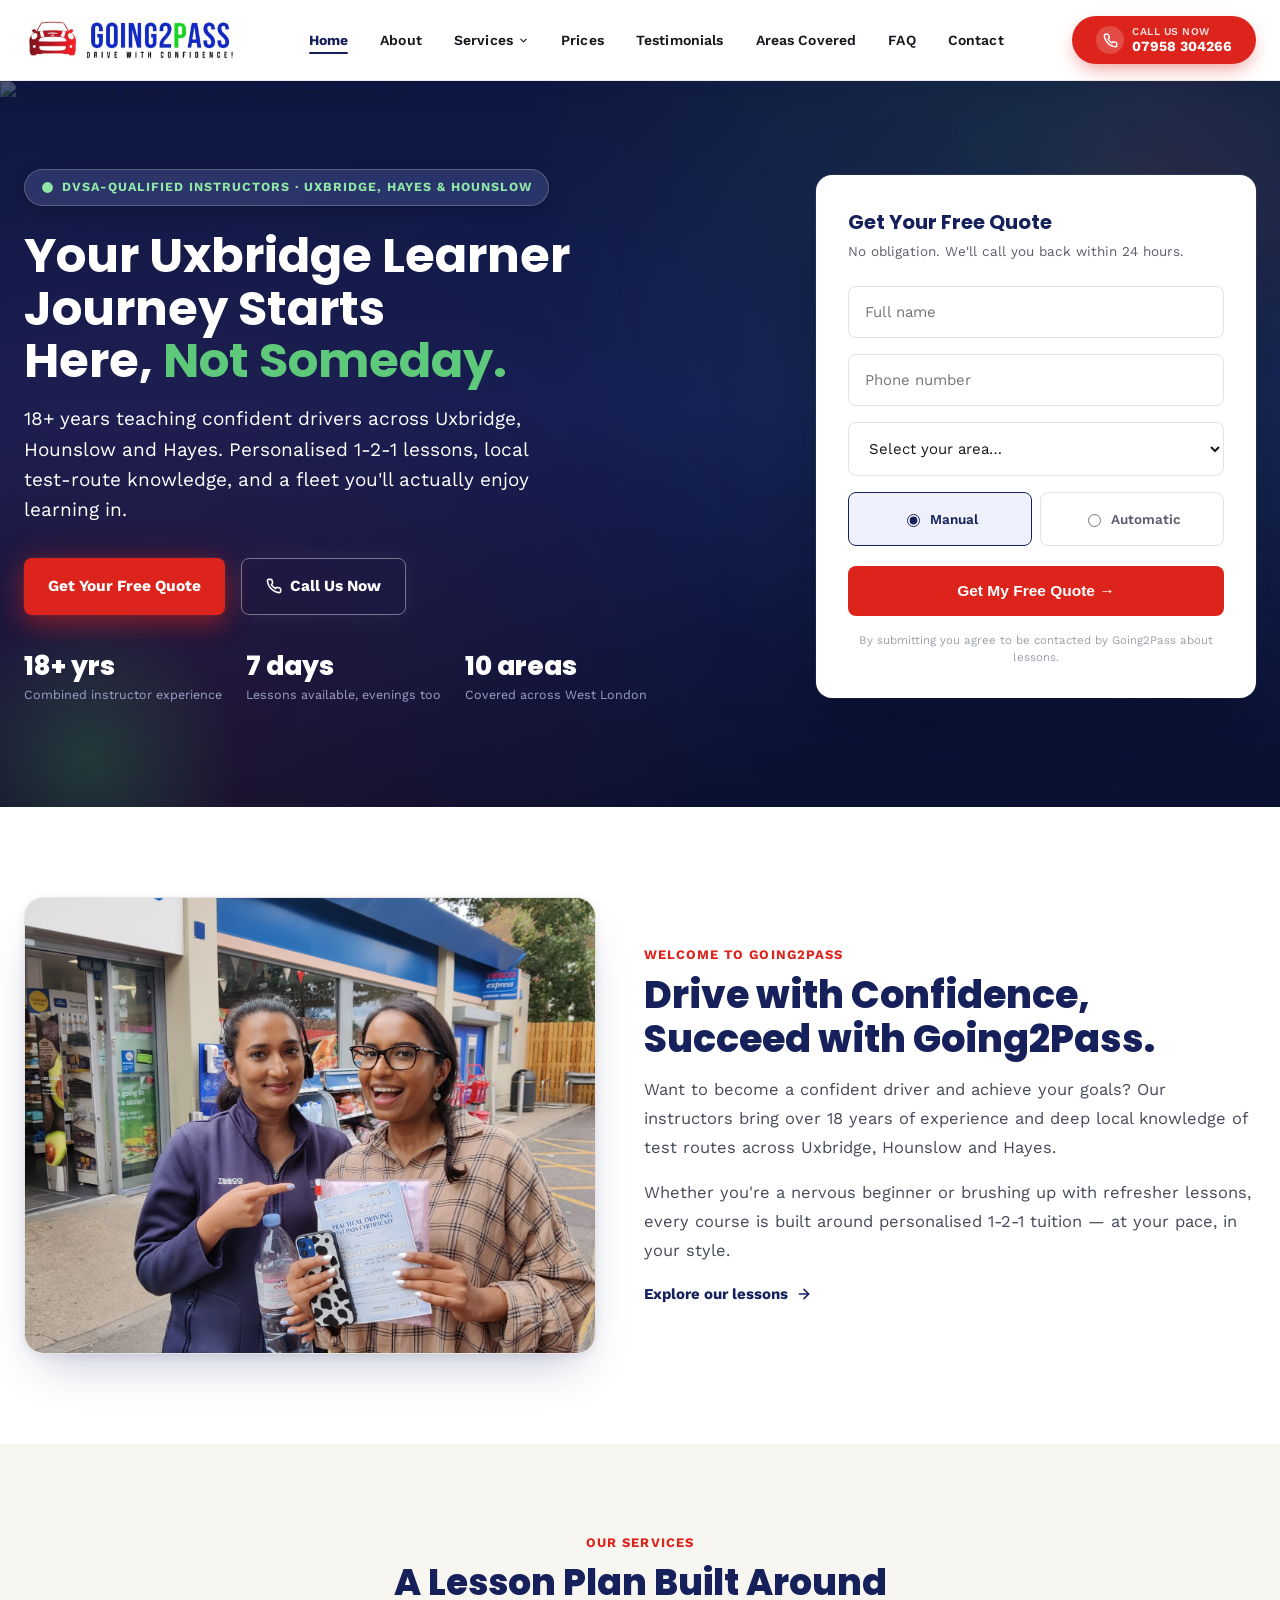
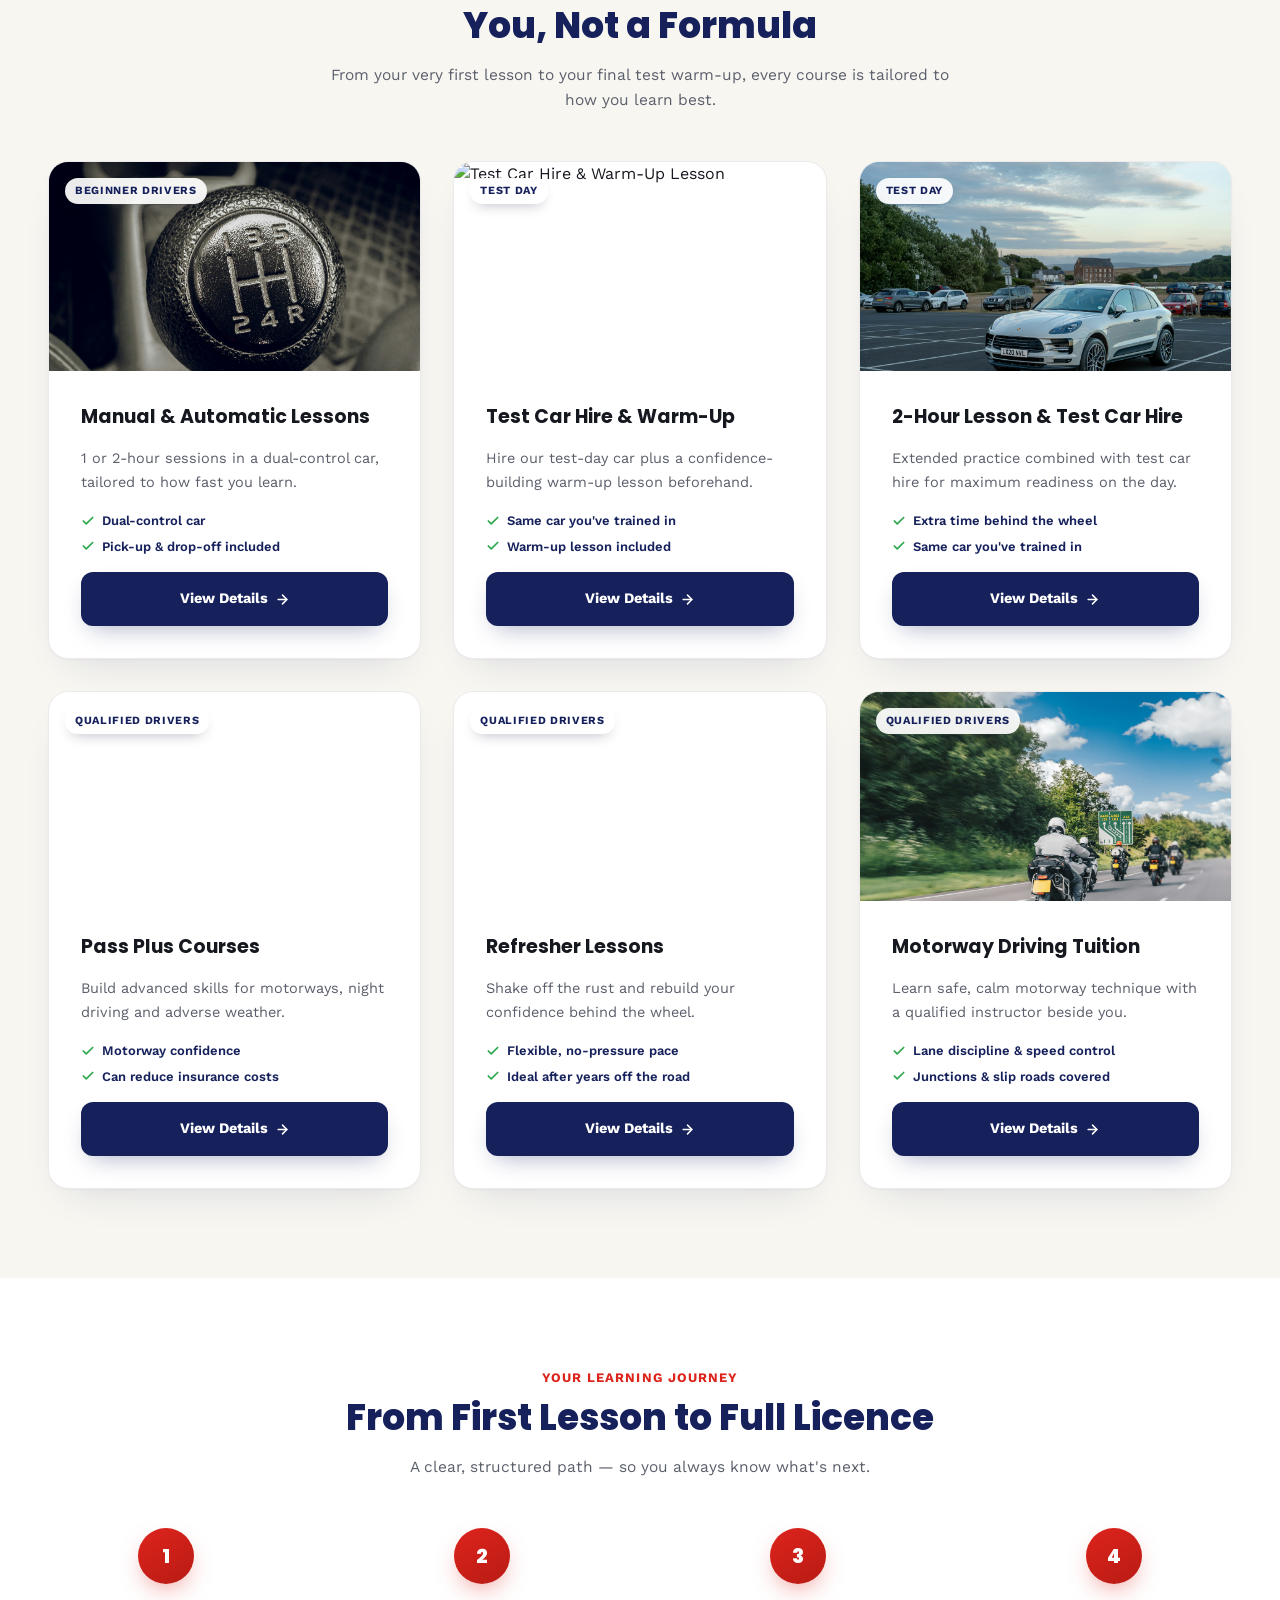
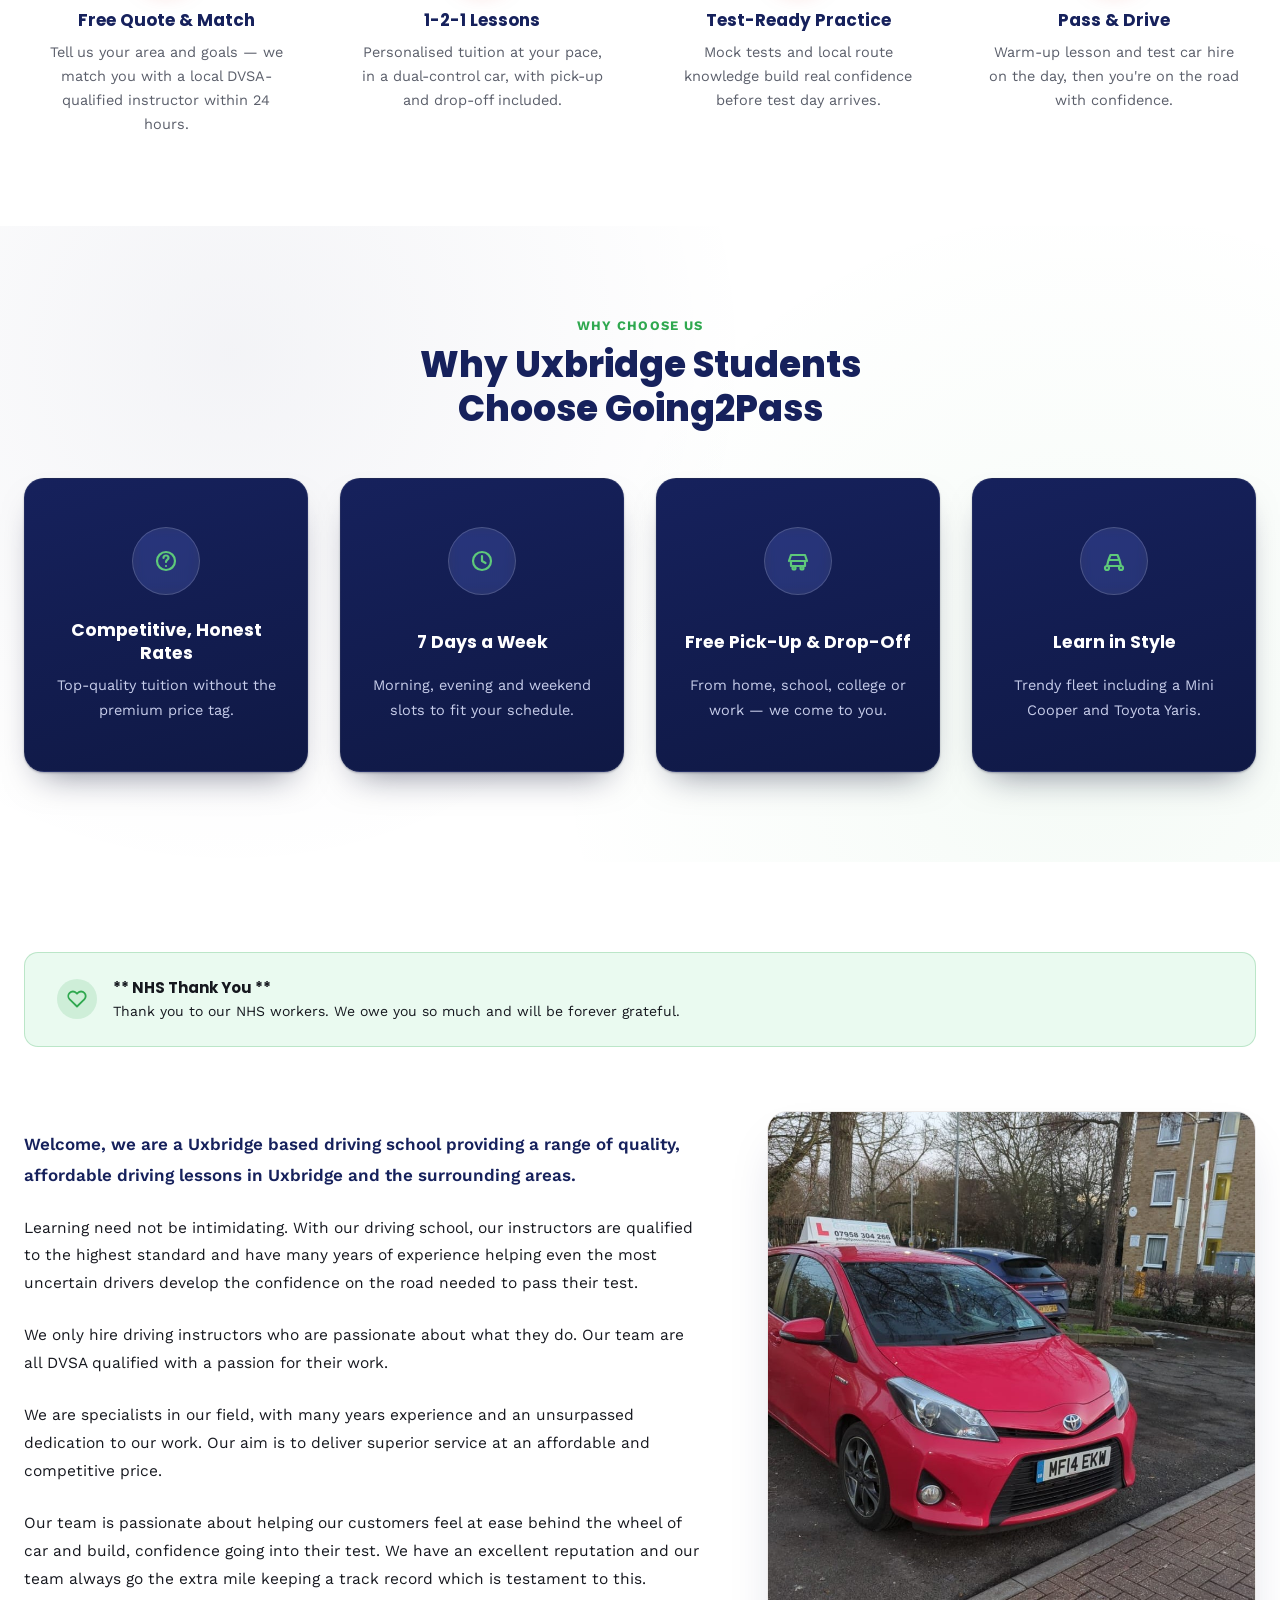
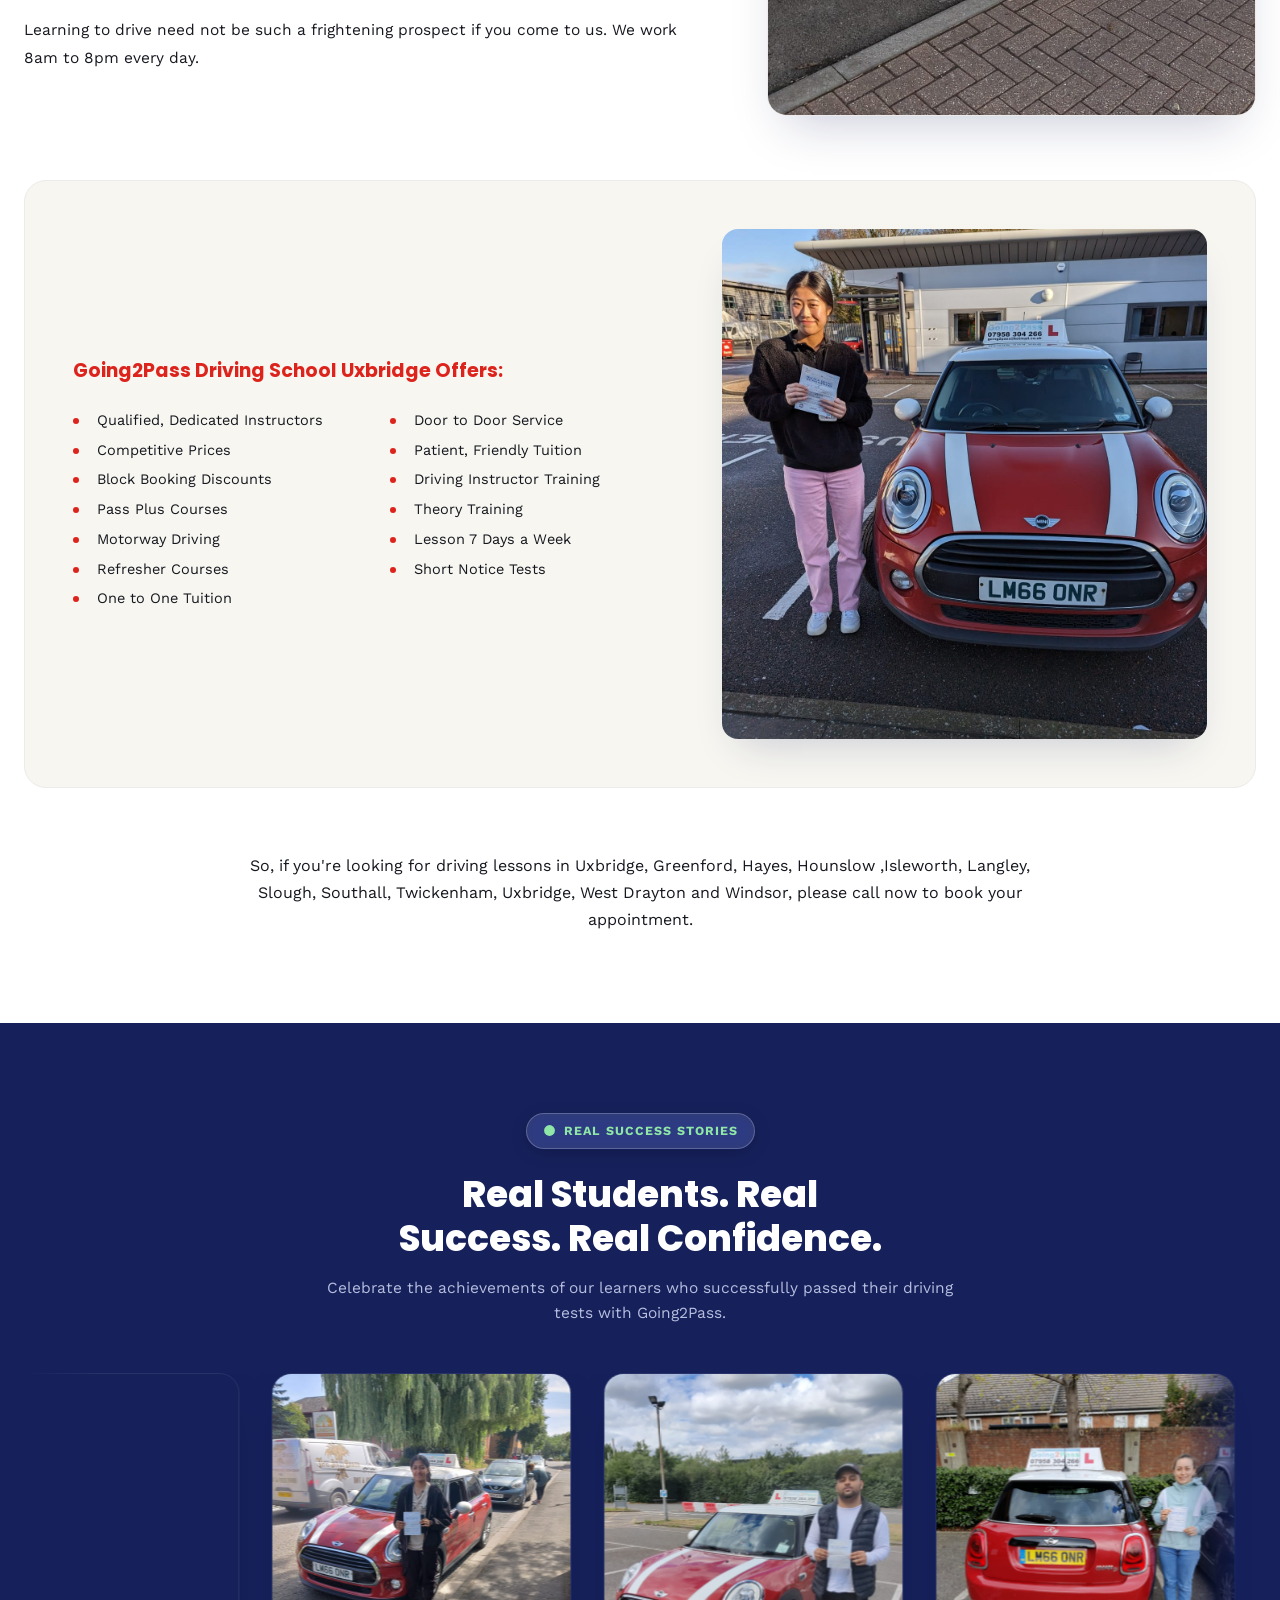
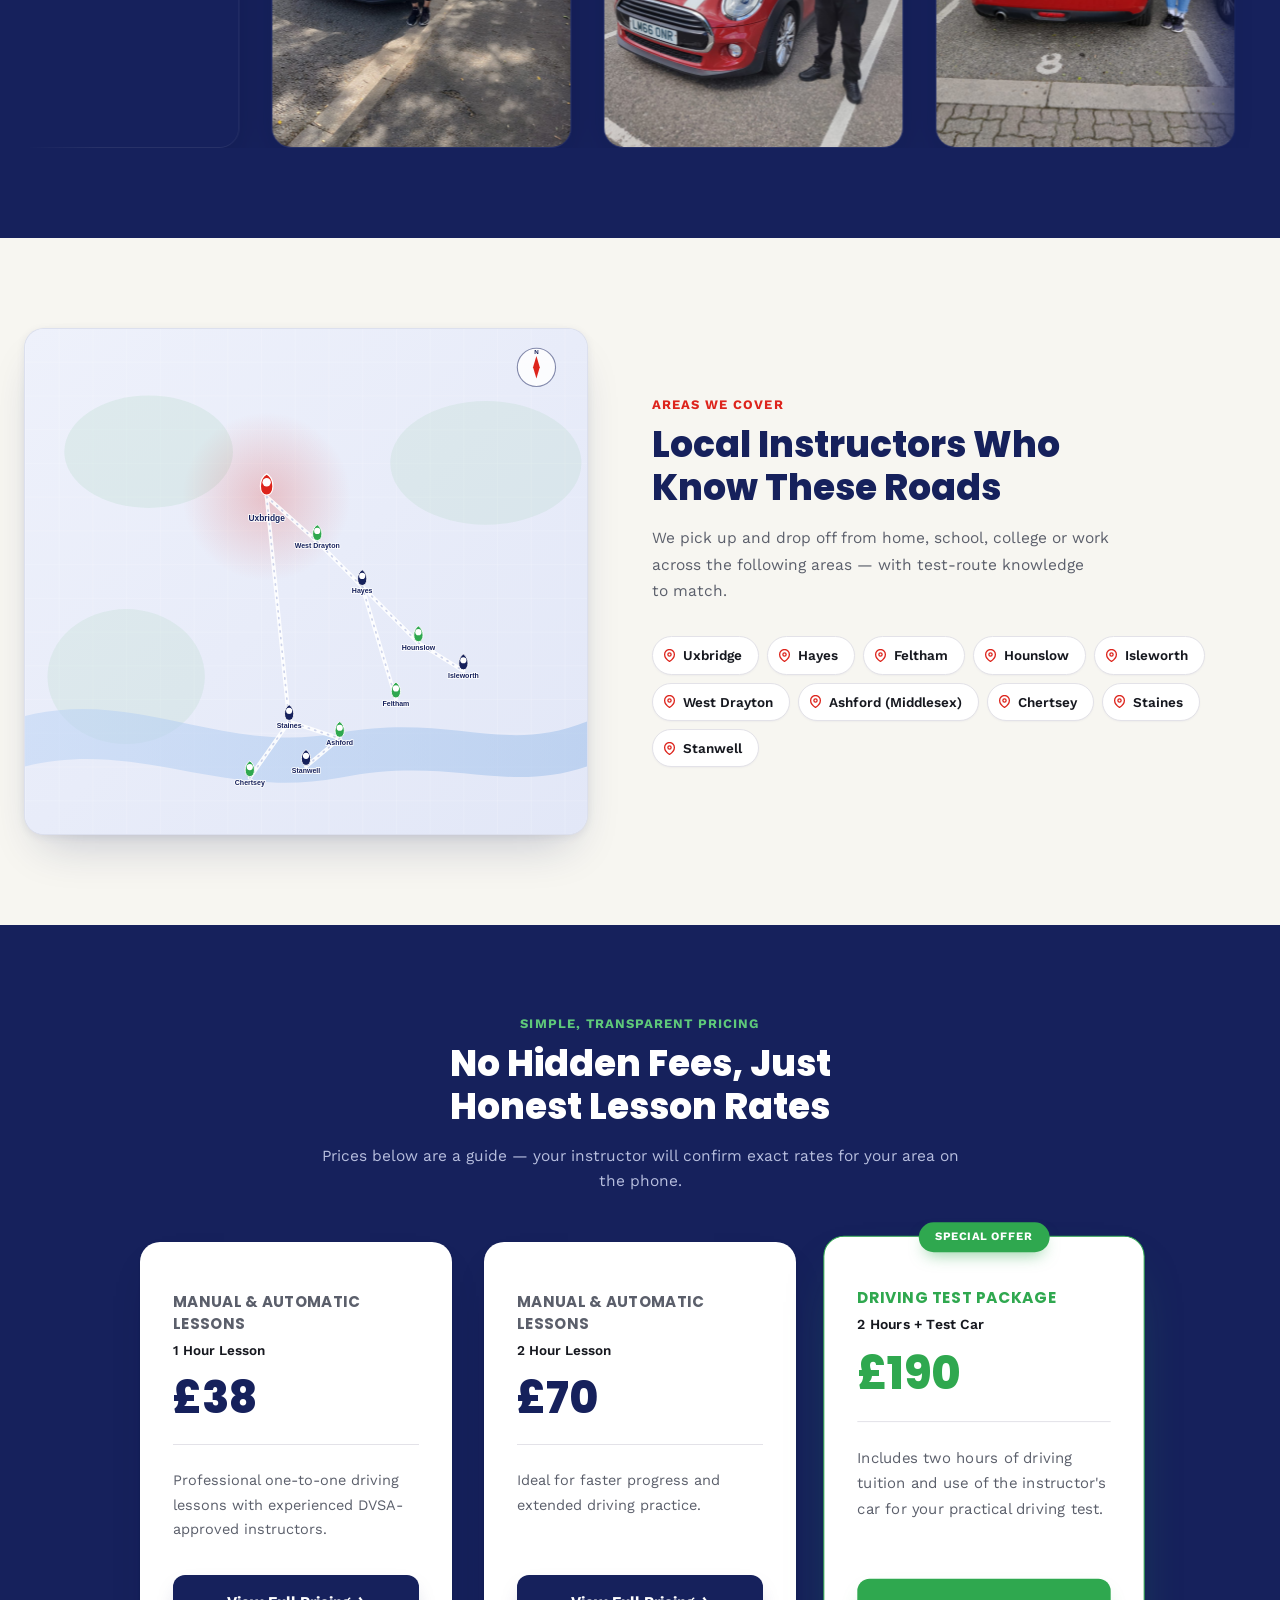
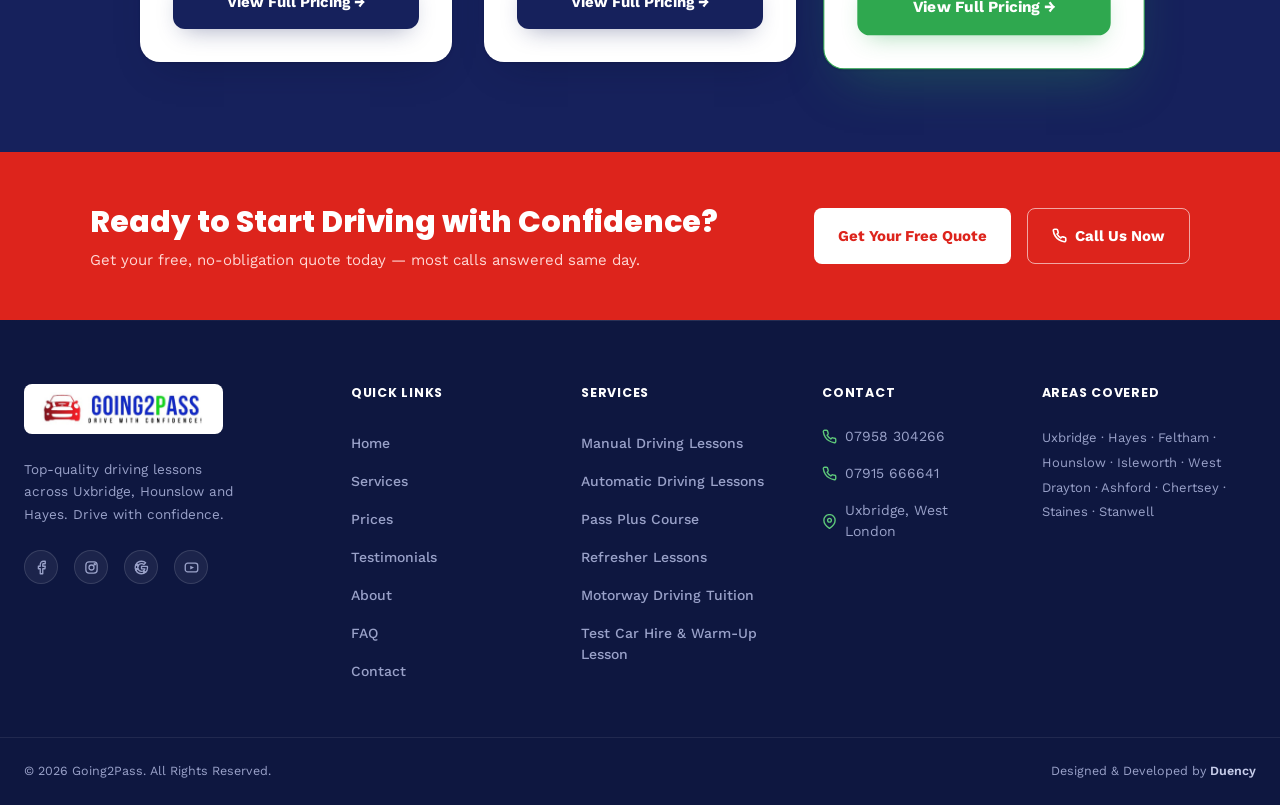
==== index.html @ 1d98a23e "Initial commit" ====
<!doctype html>
<html lang="en">
  <head>
    <meta charset="utf-8" />
    <meta name="viewport" content="width=device-width, initial-scale=1" />
    <title>
      Going2Pass — Driving Lessons in Uxbridge, Hayes &amp; Hounslow
    </title>
    <link rel="preconnect" href="https://fonts.googleapis.com" />
    <link
      href="https://fonts.googleapis.com/css2?family=Poppins:wght@500;600;700;800&family=Work+Sans:wght@400;500;600;700&display=swap"
      rel="stylesheet"
    />
    <link rel="stylesheet" href="assets/css/main.css" />
    <script src="assets/js/image-slot.js"></script>
  </head>
  <body>
    <!-- ============ NAV ============ -->
    <header class="site-header">
      <div class="nav-bar container">
        <a href="index.html" class="nav-brand" aria-label="Going2Pass — home">
          <img
            class="nav-logo"
            src="assets/images/logo/logo.jpg"
            alt="Going2Pass"
          />
        </a>
        <nav class="nav-links" aria-label="Primary">
          <a href="index.html" class="is-active">Home</a>
          <a href="about.html">About</a>
          <div class="nav-item">
            <a href="services.html" class="nav-item-trigger">
              Services
              <svg
                class="nav-chevron"
                width="11"
                height="11"
                viewBox="0 0 24 24"
                fill="none"
                stroke="currentColor"
                stroke-width="2.4"
                stroke-linecap="round"
                stroke-linejoin="round"
              >
                <polyline points="6 9 12 15 18 9" />
              </svg>
            </a>
            <div class="nav-dropdown">
              <a href="manual-driving-lessons.html"
                ><svg
                  width="17"
                  height="17"
                  viewBox="0 0 24 24"
                  fill="none"
                  stroke="currentColor"
                  stroke-width="2.1"
                  stroke-linecap="round"
                  stroke-linejoin="round"
                >
                  <circle cx="12" cy="12" r="8" />
                  <path d="M12 4v4M12 16v4M4 12h4M16 12h4" /></svg
                >Manual Driving Lessons</a
              >
              <a href="automatic-driving-lessons.html"
                ><svg
                  width="17"
                  height="17"
                  viewBox="0 0 24 24"
                  fill="none"
                  stroke="currentColor"
                  stroke-width="2.1"
                  stroke-linecap="round"
                  stroke-linejoin="round"
                >
                  <circle cx="12" cy="12" r="3" />
                  <path
                    d="M12 2v3M12 19v3M4.2 4.2l2.1 2.1M17.7 17.7l2.1 2.1M2 12h3M19 12h3M4.2 19.8l2.1-2.1M17.7 6.3l2.1-2.1"
                  /></svg
                >Automatic Driving Lessons</a
              >
              <a href="pass-plus-course.html"
                ><svg
                  width="17"
                  height="17"
                  viewBox="0 0 24 24"
                  fill="none"
                  stroke="currentColor"
                  stroke-width="2.1"
                  stroke-linecap="round"
                  stroke-linejoin="round"
                >
                  <path d="M9 11l3 3L22 4" />
                  <path
                    d="M21 12v7a2 2 0 0 1-2 2H5a2 2 0 0 1-2-2V5a2 2 0 0 1 2-2h11"
                  /></svg
                >Pass Plus Course</a
              >
              <a href="refresher-lessons.html"
                ><svg
                  width="17"
                  height="17"
                  viewBox="0 0 24 24"
                  fill="none"
                  stroke="currentColor"
                  stroke-width="2.1"
                  stroke-linecap="round"
                  stroke-linejoin="round"
                >
                  <path d="M3 12a9 9 0 1 0 3-6.7" />
                  <polyline points="3 4 3 9 8 9" /></svg
                >Refresher Lessons</a
              >
              <a href="motorway-driving-tuition.html"
                ><svg
                  width="17"
                  height="17"
                  viewBox="0 0 24 24"
                  fill="none"
                  stroke="currentColor"
                  stroke-width="2.1"
                  stroke-linecap="round"
                  stroke-linejoin="round"
                >
                  <path d="M4 19l4-14h8l4 14" />
                  <line x1="7" y1="11" x2="17" y2="11" /></svg
                >Motorway Driving Tuition</a
              >
              <a href="test-car-hire-warm-up.html"
                ><svg
                  width="17"
                  height="17"
                  viewBox="0 0 24 24"
                  fill="none"
                  stroke="currentColor"
                  stroke-width="2.1"
                  stroke-linecap="round"
                  stroke-linejoin="round"
                >
                  <path
                    d="M5 17h14M5 17a2 2 0 1 0 0 4 2 2 0 0 0 0-4zm14 0a2 2 0 1 0 0 4 2 2 0 0 0 0-4zM5 17l1.5-6h11L19 17M6.5 11l2-5h7l2 5"
                  /></svg
                >Test Car Hire &amp; Warm-Up Lesson</a
              >
            </div>
          </div>
          <a href="prices.html">Prices</a>
          <a href="testimonials.html">Testimonials</a>
          <a href="areas-covered.html">Areas Covered</a>
          <a href="faq.html">FAQ</a>
          <a href="contact.html">Contact</a>
        </nav>
        <a class="nav-call" href="tel:07958304266">
          <span class="nav-call-icon">
            <svg
              width="15"
              height="15"
              viewBox="0 0 24 24"
              fill="none"
              stroke="#fff"
              stroke-width="2.4"
              stroke-linecap="round"
              stroke-linejoin="round"
            >
              <path
                d="M22 16.92v3a2 2 0 0 1-2.18 2 19.79 19.79 0 0 1-8.63-3.07 19.5 19.5 0 0 1-6-6 19.79 19.79 0 0 1-3.07-8.67A2 2 0 0 1 4.11 2h3a2 2 0 0 1 2 1.72c.127.96.362 1.903.7 2.81a2 2 0 0 1-.45 2.11L8.09 9.91a16 16 0 0 0 6 6l1.27-1.27a2 2 0 0 1 2.11-.45c.907.338 1.85.573 2.81.7A2 2 0 0 1 22 16.92z"
              />
            </svg>
          </span>
          <span class="nav-call-text">
            <small>Call us now</small>
            07958 304266
          </span>
        </a>
        <button
          class="nav-burger"
          type="button"
          aria-label="Toggle menu"
          aria-expanded="false"
        >
          <svg
            width="24"
            height="24"
            viewBox="0 0 24 24"
            fill="none"
            stroke="#16215c"
            stroke-width="2.3"
            stroke-linecap="round"
          >
            <line x1="3" y1="6" x2="21" y2="6" />
            <line x1="3" y1="12" x2="21" y2="12" />
            <line x1="3" y1="18" x2="21" y2="18" />
          </svg>
        </button>
      </div>
      <nav class="nav-mobile-menu" aria-label="Mobile">
        <a href="index.html" class="is-active">Home</a>
        <a href="about.html">About</a>
        <div class="nav-mobile-item">
          <div class="nav-mobile-row">
            <a href="services.html">Services</a>
            <button
              class="nav-mobile-toggle"
              type="button"
              aria-expanded="false"
              aria-label="Toggle Services submenu"
            >
              <svg
                class="nav-chevron"
                width="13"
                height="13"
                viewBox="0 0 24 24"
                fill="none"
                stroke="currentColor"
                stroke-width="2.4"
                stroke-linecap="round"
                stroke-linejoin="round"
              >
                <polyline points="6 9 12 15 18 9" />
              </svg>
            </button>
          </div>
          <div class="nav-mobile-submenu">
            <a href="manual-driving-lessons.html">Manual Driving Lessons</a>
            <a href="automatic-driving-lessons.html"
              >Automatic Driving Lessons</a
            >
            <a href="pass-plus-course.html">Pass Plus Course</a>
            <a href="refresher-lessons.html">Refresher Lessons</a>
            <a href="motorway-driving-tuition.html">Motorway Driving Tuition</a>
            <a href="test-car-hire-warm-up.html"
              >Test Car Hire &amp; Warm-Up Lesson</a
            >
          </div>
        </div>
        <a href="prices.html">Prices</a>
        <a href="testimonials.html">Testimonials</a>
        <a href="areas-covered.html">Areas Covered</a>
        <a href="faq.html">FAQ</a>
        <a href="contact.html">Contact</a>
        <a class="nav-mobile-call" href="tel:07958304266">
          <svg
            width="15"
            height="15"
            viewBox="0 0 24 24"
            fill="none"
            stroke="#fff"
            stroke-width="2.4"
            stroke-linecap="round"
            stroke-linejoin="round"
          >
            <path
              d="M22 16.92v3a2 2 0 0 1-2.18 2 19.79 19.79 0 0 1-8.63-3.07 19.5 19.5 0 0 1-6-6 19.79 19.79 0 0 1-3.07-8.67A2 2 0 0 1 4.11 2h3a2 2 0 0 1 2 1.72c.127.96.362 1.903.7 2.81a2 2 0 0 1-.45 2.11L8.09 9.91a16 16 0 0 0 6 6l1.27-1.27a2 2 0 0 1 2.11-.45c.907.338 1.85.573 2.81.7A2 2 0 0 1 22 16.92z"
            />
          </svg>
          Call 07958 304266
        </a>
      </nav>
    </header>

    <!-- ============ HERO + LEAD FORM ============ -->
    <section class="hero">
      <img
        class="hero-bg-image"
        src="https://images.pexels.com/photos/9392269/pexels-photo-9392269.jpeg?auto=compress&cs=tinysrgb&w=1920"
        alt="Busy London street with traffic and red buses, UK"
        loading="eager"
      />
      <div class="hero-overlay"></div>
      <div class="hero-inner">
        <div class="hero-copy">
          <div class="hero-badge">
            <svg width="13" height="13" viewBox="0 0 24 24" fill="#8fe6a6">
              <circle cx="12" cy="12" r="10" />
            </svg>
            DVSA-QUALIFIED INSTRUCTORS &middot; UXBRIDGE, HAYES &amp; HOUNSLOW
          </div>
          <h1 class="hero-title">
            Your Uxbridge Learner Journey Starts Here, <span>Not Someday.</span>
          </h1>
          <p class="hero-sub">
            18+ years teaching confident drivers across Uxbridge, Hounslow and
            Hayes. Personalised 1-2-1 lessons, local test-route knowledge, and a
            fleet you'll actually enjoy learning in.
          </p>
          <div class="hero-actions">
            <a class="btn btn-primary" href="#lead-form">Get Your Free Quote</a>
            <a class="btn btn-outline" href="tel:07958304266">
              <svg
                width="16"
                height="16"
                viewBox="0 0 24 24"
                fill="none"
                stroke="#fff"
                stroke-width="2.4"
                stroke-linecap="round"
                stroke-linejoin="round"
              >
                <path
                  d="M22 16.92v3a2 2 0 0 1-2.18 2 19.79 19.79 0 0 1-8.63-3.07 19.5 19.5 0 0 1-6-6 19.79 19.79 0 0 1-3.07-8.67A2 2 0 0 1 4.11 2h3a2 2 0 0 1 2 1.72c.127.96.362 1.903.7 2.81a2 2 0 0 1-.45 2.11L8.09 9.91a16 16 0 0 0 6 6l1.27-1.27a2 2 0 0 1 2.11-.45c.907.338 1.85.573 2.81.7A2 2 0 0 1 22 16.92z"
                />
              </svg>
              Call Us Now
            </a>
          </div>
          <div class="hero-stats">
            <div>
              <div class="hero-stat-num">18+ yrs</div>
              <div class="hero-stat-label">Combined instructor experience</div>
            </div>
            <div>
              <div class="hero-stat-num">7 days</div>
              <div class="hero-stat-label">Lessons available, evenings too</div>
            </div>
            <div>
              <div class="hero-stat-num">10 areas</div>
              <div class="hero-stat-label">Covered across West London</div>
            </div>
          </div>
        </div>

        <div id="lead-form" class="lead-form-card">
          <div class="lead-form-success">
            <div class="success-icon-wrap">
              <svg
                width="26"
                height="26"
                viewBox="0 0 24 24"
                fill="none"
                stroke="#2fa84f"
                stroke-width="3"
                stroke-linecap="round"
                stroke-linejoin="round"
              >
                <polyline points="20 6 9 17 4 12" />
              </svg>
            </div>
            <div class="lead-form-success-title">
              Thanks &mdash; request received!
            </div>
            <div class="lead-form-success-text">
              One of our instructors will call you back within 24 hours with
              your free, no-obligation quote.
            </div>
          </div>

          <h2 class="lead-form-title">Get Your Free Quote</h2>
          <p class="lead-form-note">
            No obligation. We'll call you back within 24 hours.
          </p>
          <form class="lead-form">
            <input type="text" required placeholder="Full name" name="name" />
            <input
              type="tel"
              required
              placeholder="Phone number"
              name="phone"
            />
            <select required name="area">
              <option value="">Select your area&hellip;</option>
              <option value="Uxbridge">Uxbridge</option>
              <option value="Hayes">Hayes</option>
              <option value="Feltham">Feltham</option>
              <option value="Hounslow">Hounslow</option>
              <option value="Isleworth">Isleworth</option>
              <option value="West Drayton">West Drayton</option>
              <option value="Ashford (Middlesex)">Ashford (Middlesex)</option>
              <option value="Chertsey">Chertsey</option>
              <option value="Staines">Staines</option>
              <option value="Stanwell">Stanwell</option>
            </select>
            <div class="transmission-row">
              <label class="transmission-option is-active">
                <input
                  type="radio"
                  name="transmission"
                  value="manual"
                  checked
                />
                Manual
              </label>
              <label class="transmission-option">
                <input type="radio" name="transmission" value="automatic" />
                Automatic
              </label>
            </div>
            <button class="lead-form-submit" type="submit">
              Get My Free Quote &rarr;
            </button>
            <div class="lead-form-legal">
              By submitting you agree to be contacted by Going2Pass about
              lessons.
            </div>
          </form>
        </div>
      </div>
    </section>

    <!-- ============ TRUST STATS ============ -->
    <!-- <section class="stats-band">
  <div class="stats-grid">
    <div><div class="stat-num">18+</div><div class="stat-label">Years Experience</div></div>
    <div><div class="stat-num">2,000+</div><div class="stat-label">Students Trained</div></div>
    <div><div class="stat-num">94%</div><div class="stat-label">First-Time Pass Rate*</div></div>
    <div><div class="stat-num">10</div><div class="stat-label">Areas Covered</div></div>
  </div>
</section> -->

    <!-- ============ WELCOME ============ -->
    <section id="welcome" class="welcome">
      <div class="welcome-media">
        <!-- Swap this src for a real licensed photo (instructor teaching a
         learner inside a modern dual-control car, UK driving school style)
         when available — no other markup/CSS changes needed. -->
        <!-- <image-slot id="welcome-media-index" class="welcome-media-image" shape="rect" placeholder="UK instructor teaching a learner inside a right-hand-drive dual-control car"></image-slot> -->
        <img
          src="assets/images/client/img23.jpeg"
          alt="Driving instructor teaching a learner in a dual-control car"
          class="welcome-media-image"
          loading="lazy"
        />
      </div>
      <div class="welcome-copy">
        <div class="eyebrow eyebrow-red">WELCOME TO GOING2PASS</div>
        <h2 class="welcome-title">
          Drive with Confidence, Succeed with Going2Pass.
        </h2>
        <p>
          Want to become a confident driver and achieve your goals? Our
          instructors bring over 18 years of experience and deep local knowledge
          of test routes across Uxbridge, Hounslow and Hayes.
        </p>
        <p>
          Whether you're a nervous beginner or brushing up with refresher
          lessons, every course is built around personalised 1-2-1 tuition
          &mdash; at your pace, in your style.
        </p>
        <a class="welcome-link" href="#services">
          Explore our lessons
          <svg
            width="16"
            height="16"
            viewBox="0 0 24 24"
            fill="none"
            stroke="#16215c"
            stroke-width="2.4"
            stroke-linecap="round"
            stroke-linejoin="round"
          >
            <line x1="5" y1="12" x2="19" y2="12" />
            <polyline points="12 5 19 12 12 19" />
          </svg>
        </a>
      </div>
    </section>

    <!-- ============ SERVICES ============ -->
    <section id="services" class="section section-cream">
      <div class="container">
        <div class="section-intro">
          <div class="eyebrow eyebrow-red">OUR SERVICES</div>
          <h2 class="section-title">
            A Lesson Plan Built Around You, Not a Formula
          </h2>
          <p>
            From your very first lesson to your final test warm-up, every course
            is tailored to how you learn best.
          </p>
        </div>
        <div class="service-image-grid">
          <article class="service-image-card">
            <div class="service-image-media">
              <!-- <image-slot id="home-svc-manual-auto" shape="rect" placeholder="UK learner driver in a manual right-hand-drive car with instructor, residential road"></image-slot> -->

              <img
                id="home-svc-manual-auto"
                class="service-card-image"
                src="assets/images/client/Manual & Automatic Lessons.jpg "
                alt="Manual & Automatic Driving Lessons"
                loading="lazy"
              />
              <div class="service-image-group">Beginner Drivers</div>
            </div>
            <div class="service-image-body">
              <h3 class="service-image-title">
                Manual &amp; Automatic Lessons
              </h3>
              <p class="service-image-desc">
                1 or 2-hour sessions in a dual-control car, tailored to how fast
                you learn.
              </p>
              <ul class="service-image-features">
                <li>
                  <svg
                    width="14"
                    height="14"
                    viewBox="0 0 24 24"
                    fill="none"
                    stroke="currentColor"
                    stroke-width="3"
                    stroke-linecap="round"
                    stroke-linejoin="round"
                  >
                    <polyline points="20 6 9 17 4 12" /></svg
                  >Dual-control car
                </li>
                <li>
                  <svg
                    width="14"
                    height="14"
                    viewBox="0 0 24 24"
                    fill="none"
                    stroke="currentColor"
                    stroke-width="3"
                    stroke-linecap="round"
                    stroke-linejoin="round"
                  >
                    <polyline points="20 6 9 17 4 12" /></svg
                  >Pick-up &amp; drop-off included
                </li>
              </ul>
              <a class="service-image-btn" href="manual-driving-lessons.html"
                >View Details<svg
                  width="15"
                  height="15"
                  viewBox="0 0 24 24"
                  fill="none"
                  stroke="currentColor"
                  stroke-width="2.4"
                  stroke-linecap="round"
                  stroke-linejoin="round"
                >
                  <line x1="5" y1="12" x2="19" y2="12" />
                  <polyline points="12 5 19 12 12 19" /></svg
              ></a>
            </div>
          </article>

          <article class="service-image-card">
            <div class="service-image-media">
              <img
                id="home-svc-testcar"
                class="service-card-image"
                src="assets/images/client/Test Car Hire & Warm-Up.jpg"
                alt="Test Car Hire & Warm-Up Lesson"
                loading="lazy"
                decoding="async"
              />
              <div class="service-image-group">Test Day</div>
            </div>
            <div class="service-image-body">
              <h3 class="service-image-title">Test Car Hire &amp; Warm-Up</h3>
              <p class="service-image-desc">
                Hire our test-day car plus a confidence-building warm-up lesson
                beforehand.
              </p>
              <ul class="service-image-features">
                <li>
                  <svg
                    width="14"
                    height="14"
                    viewBox="0 0 24 24"
                    fill="none"
                    stroke="currentColor"
                    stroke-width="3"
                    stroke-linecap="round"
                    stroke-linejoin="round"
                  >
                    <polyline points="20 6 9 17 4 12" /></svg
                  >Same car you've trained in
                </li>
                <li>
                  <svg
                    width="14"
                    height="14"
                    viewBox="0 0 24 24"
                    fill="none"
                    stroke="currentColor"
                    stroke-width="3"
                    stroke-linecap="round"
                    stroke-linejoin="round"
                  >
                    <polyline points="20 6 9 17 4 12" /></svg
                  >Warm-up lesson included
                </li>
              </ul>
              <a class="service-image-btn" href="test-car-hire-warm-up.html"
                >View Details<svg
                  width="15"
                  height="15"
                  viewBox="0 0 24 24"
                  fill="none"
                  stroke="currentColor"
                  stroke-width="2.4"
                  stroke-linecap="round"
                  stroke-linejoin="round"
                >
                  <line x1="5" y1="12" x2="19" y2="12" />
                  <polyline points="12 5 19 12 12 19" /></svg
              ></a>
            </div>
          </article>

          <article class="service-image-card">
            <div class="service-image-media">
              <img
                id="home-svc-2hr-testcar"
                class="service-card-image"
                src="assets/images/client/2-Hour Lesson & Test Car Hire.jpg"
                alt="2-Hour Lesson & Test Car Hire"
                loading="lazy"
                decoding="async"
              />
              <div class="service-image-group">Test Day</div>
            </div>
            <div class="service-image-body">
              <h3 class="service-image-title">
                2-Hour Lesson &amp; Test Car Hire
              </h3>
              <p class="service-image-desc">
                Extended practice combined with test car hire for maximum
                readiness on the day.
              </p>
              <ul class="service-image-features">
                <li>
                  <svg
                    width="14"
                    height="14"
                    viewBox="0 0 24 24"
                    fill="none"
                    stroke="currentColor"
                    stroke-width="3"
                    stroke-linecap="round"
                    stroke-linejoin="round"
                  >
                    <polyline points="20 6 9 17 4 12" /></svg
                  >Extra time behind the wheel
                </li>
                <li>
                  <svg
                    width="14"
                    height="14"
                    viewBox="0 0 24 24"
                    fill="none"
                    stroke="currentColor"
                    stroke-width="3"
                    stroke-linecap="round"
                    stroke-linejoin="round"
                  >
                    <polyline points="20 6 9 17 4 12" /></svg
                  >Same car you've trained in
                </li>
              </ul>
              <a class="service-image-btn" href="test-car-hire-warm-up.html"
                >View Details<svg
                  width="15"
                  height="15"
                  viewBox="0 0 24 24"
                  fill="none"
                  stroke="currentColor"
                  stroke-width="2.4"
                  stroke-linecap="round"
                  stroke-linejoin="round"
                >
                  <line x1="5" y1="12" x2="19" y2="12" />
                  <polyline points="12 5 19 12 12 19" /></svg
              ></a>
            </div>
          </article>

          <article class="service-image-card">
            <div class="service-image-media">
              <img
    id="home-svc-passplus"
    class="service-card-image"
    src="assets/images/client/Pass Plus Courses uk car.jpg"
    alt="Pass Plus Courses"
    loading="lazy"
    decoding="async"
/>
              <div class="service-image-group">Qualified Drivers</div>
            </div>
            <div class="service-image-body">
              <h3 class="service-image-title">Pass Plus Courses</h3>
              <p class="service-image-desc">
                Build advanced skills for motorways, night driving and adverse
                weather.
              </p>
              <ul class="service-image-features">
                <li>
                  <svg
                    width="14"
                    height="14"
                    viewBox="0 0 24 24"
                    fill="none"
                    stroke="currentColor"
                    stroke-width="3"
                    stroke-linecap="round"
                    stroke-linejoin="round"
                  >
                    <polyline points="20 6 9 17 4 12" /></svg
                  >Motorway confidence
                </li>
                <li>
                  <svg
                    width="14"
                    height="14"
                    viewBox="0 0 24 24"
                    fill="none"
                    stroke="currentColor"
                    stroke-width="3"
                    stroke-linecap="round"
                    stroke-linejoin="round"
                  >
                    <polyline points="20 6 9 17 4 12" /></svg
                  >Can reduce insurance costs
                </li>
              </ul>
              <a class="service-image-btn" href="pass-plus-course.html"
                >View Details<svg
                  width="15"
                  height="15"
                  viewBox="0 0 24 24"
                  fill="none"
                  stroke="currentColor"
                  stroke-width="2.4"
                  stroke-linecap="round"
                  stroke-linejoin="round"
                >
                  <line x1="5" y1="12" x2="19" y2="12" />
                  <polyline points="12 5 19 12 12 19" /></svg
              ></a>
            </div>
          </article>

          <article class="service-image-card">
            <div class="service-image-media">
              <img
    id="home-svc-refresher"
    class="service-card-image"
    src="assets/images/client/1429.jpg"
    alt="Refresher Driving Lessons"
    loading="lazy"
    decoding="async"
/>
              <div class="service-image-group">Qualified Drivers</div>
            </div>
            <div class="service-image-body">
              <h3 class="service-image-title">Refresher Lessons</h3>
              <p class="service-image-desc">
                Shake off the rust and rebuild your confidence behind the wheel.
              </p>
              <ul class="service-image-features">
                <li>
                  <svg
                    width="14"
                    height="14"
                    viewBox="0 0 24 24"
                    fill="none"
                    stroke="currentColor"
                    stroke-width="3"
                    stroke-linecap="round"
                    stroke-linejoin="round"
                  >
                    <polyline points="20 6 9 17 4 12" /></svg
                  >Flexible, no-pressure pace
                </li>
                <li>
                  <svg
                    width="14"
                    height="14"
                    viewBox="0 0 24 24"
                    fill="none"
                    stroke="currentColor"
                    stroke-width="3"
                    stroke-linecap="round"
                    stroke-linejoin="round"
                  >
                    <polyline points="20 6 9 17 4 12" /></svg
                  >Ideal after years off the road
                </li>
              </ul>
              <a class="service-image-btn" href="refresher-lessons.html"
                >View Details<svg
                  width="15"
                  height="15"
                  viewBox="0 0 24 24"
                  fill="none"
                  stroke="currentColor"
                  stroke-width="2.4"
                  stroke-linecap="round"
                  stroke-linejoin="round"
                >
                  <line x1="5" y1="12" x2="19" y2="12" />
                  <polyline points="12 5 19 12 12 19" /></svg
              ></a>
            </div>
          </article>

          <article class="service-image-card">
            <div class="service-image-media">
             <img
    id="home-svc-motorway"
    class="service-card-image"
    src="assets/images/client/Motorway Driving Tuition.jpg"
    alt="Motorway Driving Tuition"
    loading="lazy"
    decoding="async"
/>
              <div class="service-image-group">Qualified Drivers</div>
            </div>
            <div class="service-image-body">
              <h3 class="service-image-title">Motorway Driving Tuition</h3>
              <p class="service-image-desc">
                Learn safe, calm motorway technique with a qualified instructor
                beside you.
              </p>
              <ul class="service-image-features">
                <li>
                  <svg
                    width="14"
                    height="14"
                    viewBox="0 0 24 24"
                    fill="none"
                    stroke="currentColor"
                    stroke-width="3"
                    stroke-linecap="round"
                    stroke-linejoin="round"
                  >
                    <polyline points="20 6 9 17 4 12" /></svg
                  >Lane discipline &amp; speed control
                </li>
                <li>
                  <svg
                    width="14"
                    height="14"
                    viewBox="0 0 24 24"
                    fill="none"
                    stroke="currentColor"
                    stroke-width="3"
                    stroke-linecap="round"
                    stroke-linejoin="round"
                  >
                    <polyline points="20 6 9 17 4 12" /></svg
                  >Junctions &amp; slip roads covered
                </li>
              </ul>
              <a class="service-image-btn" href="motorway-driving-tuition.html"
                >View Details<svg
                  width="15"
                  height="15"
                  viewBox="0 0 24 24"
                  fill="none"
                  stroke="currentColor"
                  stroke-width="2.4"
                  stroke-linecap="round"
                  stroke-linejoin="round"
                >
                  <line x1="5" y1="12" x2="19" y2="12" />
                  <polyline points="12 5 19 12 12 19" /></svg
              ></a>
            </div>
          </article>
        </div>
      </div>
    </section>

    <!-- ============ LEARNING JOURNEY ============ -->
    <section class="section">
      <div class="section-intro">
        <div class="eyebrow eyebrow-red">YOUR LEARNING JOURNEY</div>
        <h2 class="section-title">From First Lesson to Full Licence</h2>
        <p>A clear, structured path &mdash; so you always know what's next.</p>
      </div>
      <div class="process-grid">
        <div class="process-step">
          <div class="process-num">1</div>
          <h3 class="process-title">Free Quote &amp; Match</h3>
          <p class="process-desc">
            Tell us your area and goals &mdash; we match you with a local
            DVSA-qualified instructor within 24 hours.
          </p>
        </div>
        <div class="process-step">
          <div class="process-num">2</div>
          <h3 class="process-title">1-2-1 Lessons</h3>
          <p class="process-desc">
            Personalised tuition at your pace, in a dual-control car, with
            pick-up and drop-off included.
          </p>
        </div>
        <div class="process-step">
          <div class="process-num">3</div>
          <h3 class="process-title">Test-Ready Practice</h3>
          <p class="process-desc">
            Mock tests and local route knowledge build real confidence before
            test day arrives.
          </p>
        </div>
        <div class="process-step">
          <div class="process-num">4</div>
          <h3 class="process-title">Pass &amp; Drive</h3>
          <p class="process-desc">
            Warm-up lesson and test car hire on the day, then you're on the road
            with confidence.
          </p>
        </div>
      </div>
    </section>

    <!-- ============ WHY CHOOSE US ============ -->
    <section class="section why-choose-section">
      <div class="section-intro">
        <div class="eyebrow eyebrow-green">WHY CHOOSE US</div>
        <h2 class="section-title">Why Uxbridge Students Choose Going2Pass</h2>
      </div>
      <div class="why-grid">
        <div class="why-card">
          <div class="why-icon-wrap">
            <svg
              width="24"
              height="24"
              viewBox="0 0 24 24"
              fill="none"
              stroke="#5ec97a"
              stroke-width="2.2"
              stroke-linecap="round"
              stroke-linejoin="round"
            >
              <circle cx="12" cy="12" r="9" />
              <path d="M9.5 9a2.5 2.5 0 0 1 5 0c0 1.5-2.5 2-2.5 4M12 17h.01" />
            </svg>
          </div>
          <h3 class="why-title">Competitive, Honest Rates</h3>
          <p class="why-desc">
            Top-quality tuition without the premium price tag.
          </p>
        </div>

        <div class="why-card">
          <div class="why-icon-wrap">
            <svg
              width="24"
              height="24"
              viewBox="0 0 24 24"
              fill="none"
              stroke="#5ec97a"
              stroke-width="2.2"
              stroke-linecap="round"
              stroke-linejoin="round"
            >
              <circle cx="12" cy="12" r="9" />
              <polyline points="12 7 12 12 15.5 14" />
            </svg>
          </div>
          <h3 class="why-title">7 Days a Week</h3>
          <p class="why-desc">
            Morning, evening and weekend slots to fit your schedule.
          </p>
        </div>

        <div class="why-card">
          <div class="why-icon-wrap">
            <svg
              width="24"
              height="24"
              viewBox="0 0 24 24"
              fill="none"
              stroke="#5ec97a"
              stroke-width="2.2"
              stroke-linecap="round"
              stroke-linejoin="round"
            >
              <path d="M3 12l2-6h14l2 6M5 12h14v5H5z" />
              <circle cx="8" cy="19" r="1.5" />
              <circle cx="16" cy="19" r="1.5" />
            </svg>
          </div>
          <h3 class="why-title">Free Pick-Up &amp; Drop-Off</h3>
          <p class="why-desc">
            From home, school, college or work &mdash; we come to you.
          </p>
        </div>

        <div class="why-card">
          <div class="why-icon-wrap">
            <svg
              width="24"
              height="24"
              viewBox="0 0 24 24"
              fill="none"
              stroke="#5ec97a"
              stroke-width="2.2"
              stroke-linecap="round"
              stroke-linejoin="round"
            >
              <path
                d="M5 17h14M5 17a2 2 0 1 0 0 4 2 2 0 0 0 0-4zm14 0a2 2 0 1 0 0 4 2 2 0 0 0 0-4zM5 17l1.5-6h11L19 17M6.5 11l2-5h7l2 5"
              />
            </svg>
          </div>
          <h3 class="why-title">Learn in Style</h3>
          <p class="why-desc">
            Trendy fleet including a Mini Cooper and Toyota Yaris.
          </p>
        </div>
      </div>
    </section>

   

    <!-- ============ OUR STORY ============ -->
    <section class="section legacy-section">
      <div class="legacy-banner">
        <div class="legacy-banner-icon">
          <svg
            width="20"
            height="20"
            viewBox="0 0 24 24"
            fill="none"
            stroke="#2fa84f"
            stroke-width="2.2"
            stroke-linecap="round"
            stroke-linejoin="round"
          >
            <path
              d="M20.8 4.6a5.5 5.5 0 0 0-7.8 0L12 5.6l-1-1a5.5 5.5 0 0 0-7.8 7.8l1 1L12 21l7.8-7.6 1-1a5.5 5.5 0 0 0 0-7.8z"
            />
          </svg>
        </div>
        <div>
          <p class="legacy-banner-title">** NHS Thank You **</p>
          <p class="legacy-banner-text">
            Thank you to our NHS workers. We owe you so much and will be forever
            grateful.
          </p>
        </div>
      </div>

      <div class="legacy-intro">
        <div class="legacy-intro-copy">
          <p>
            Welcome, we are a Uxbridge based driving school providing a range of
            quality, affordable driving lessons in Uxbridge and the surrounding
            areas.
          </p>
          <p>
            Learning need not be intimidating. With our driving school, our
            instructors are qualified to the highest standard and have many
            years of experience helping even the most uncertain drivers develop
            the confidence on the road needed to pass their test.
          </p>
          <p>
            We only hire driving instructors who are passionate about what they
            do. Our team are all DVSA qualified with a passion for their work.
          </p>
          <p>
            We are specialists in our field, with many years experience and an
            unsurpassed dedication to our work. Our aim is to deliver superior
            service at an affordable and competitive price.
          </p>
          <p>
            Our team is passionate about helping our customers feel at ease
            behind the wheel of car and build, confidence going into their test.
            We have an excellent reputation and our team always go the extra
            mile keeping a track record which is testament to this.
          </p>
          <p>
            Learning to drive need not be such a frightening prospect if you
            come to us. We work 8am to 8pm every day.
          </p>
        </div>
        <div class="legacy-intro-media">
          <img
    id="legacy-intro-media"
    class="welcome-media-image"
    src="assets/images/client/img18.jpeg"
    alt="Going2Pass driving instructor car"
    loading="lazy"
    decoding="async"
/>
        </div>
      </div>

      <div class="legacy-offers">
        <div class="legacy-offers-copy">
          <p class="legacy-offers-heading">
            Going2Pass Driving School Uxbridge Offers:
          </p>
          <ul class="legacy-offers-list">
            <li>Qualified, Dedicated Instructors</li>
            <li>Competitive Prices</li>
            <li>Block Booking Discounts</li>
            <li>Pass Plus Courses</li>
            <li>Motorway Driving</li>
            <li>Refresher Courses</li>
            <li>One to One Tuition</li>
            <li>Door to Door Service</li>
            <li>Patient, Friendly Tuition</li>
            <li>Driving Instructor Training</li>
            <li>Theory Training</li>
            <li>Lesson 7 Days a Week</li>
            <li>Short Notice Tests</li>
          </ul>
        </div>
        <div class="legacy-offers-media">
          <img
    id="legacy-offers-media"
    class="welcome-media-image"
    src="assets/images/client/img17.jpeg"
    alt="Newly passed driving student celebrating with pass certificate"
    loading="lazy"
    decoding="async"
/>
        </div>
      </div>

      <div class="legacy-closing">
        <p>
          So, if you're looking for driving lessons in Uxbridge, Greenford,
          Hayes, Hounslow ,Isleworth, Langley, Slough, Southall, Twickenham,
          Uxbridge, West Drayton and Windsor, please call now to book your
          appointment.
        </p>
      </div>
    </section>

    <!-- ============ REAL SUCCESS STORIES MARQUEE ============ -->
    <!-- <section class="section section-navy marquee-gallery-section">
      <div class="section-intro">
        <div class="hero-badge marquee-gallery-badge">
          <svg width="13" height="13" viewBox="0 0 24 24" fill="#8fe6a6">
            <circle cx="12" cy="12" r="10" />
          </svg>
          REAL SUCCESS STORIES
        </div>
        <h2 class="section-title section-title-white">
          Real Students. Real Success. Real Confidence.
        </h2>
        <p style="color: #b7bede">
          Celebrate the achievements of our learners who successfully passed
          their driving tests with Going2Pass.
        </p>
      </div>
      <div class="marquee-viewport">
        <div class="marquee-track" data-marquee-track>
          <div class="marquee-card">
            <image-slot
              id="marquee-1"
              shape="rect"
              placeholder="Real student photo — Aisha K., celebrating her pass, Uxbridge"
            ></image-slot>
            <div class="marquee-card-overlay">
              <span class="marquee-card-check">&#10003;</span> Passed
              Successfully
            </div>
          </div>
          <div class="marquee-card">
            <image-slot
              id="marquee-2"
              shape="rect"
              placeholder="Real student photo — Ben T., with his instructor, Hayes"
            ></image-slot>
            <div class="marquee-card-overlay">
              <span class="marquee-card-check">&#10003;</span> Passed
              Successfully
            </div>
          </div>
          <div class="marquee-card">
            <image-slot
              id="marquee-3"
              shape="rect"
              placeholder="Real student photo — Chloe W., driving test day, Hounslow"
            ></image-slot>
            <div class="marquee-card-overlay">
              <span class="marquee-card-check">&#10003;</span> Passed
              Successfully
            </div>
          </div>
          <div class="marquee-card">
            <image-slot
              id="marquee-4"
              shape="rect"
              placeholder="Real student photo — Sam P., with pass certificate, Feltham"
            ></image-slot>
            <div class="marquee-card-overlay">
              <span class="marquee-card-check">&#10003;</span> Passed
              Successfully
            </div>
          </div>
          <div class="marquee-card">
            <image-slot
              id="marquee-5"
              shape="rect"
              placeholder="Real student photo — Ravi D., first drive alone, Isleworth"
            ></image-slot>
            <div class="marquee-card-overlay">
              <span class="marquee-card-check">&#10003;</span> Passed
              Successfully
            </div>
          </div>
          <div class="marquee-card">
            <image-slot
              id="marquee-6"
              shape="rect"
              placeholder="Real student photo — Megan F., pass day celebration, West Drayton"
            ></image-slot>
            <div class="marquee-card-overlay">
              <span class="marquee-card-check">&#10003;</span> Passed
              Successfully
            </div>
          </div>
          <div class="marquee-card">
            <image-slot
              id="marquee-7"
              shape="rect"
              placeholder="Real student photo — Jake M., with test car, Staines"
            ></image-slot>
            <div class="marquee-card-overlay">
              <span class="marquee-card-check">&#10003;</span> Passed
              Successfully
            </div>
          </div>
          <div class="marquee-card">
            <image-slot
              id="marquee-8"
              shape="rect"
              placeholder="Real student photo — Priya N., pass certificate, Chertsey"
            ></image-slot>
            <div class="marquee-card-overlay">
              <span class="marquee-card-check">&#10003;</span> Passed
              Successfully
            </div>
          </div>
        </div>
      </div>
    </section> -->


  <section class="section section-navy marquee-gallery-section">
  <div class="section-intro">
    <div class="hero-badge marquee-gallery-badge">
      <svg width="13" height="13" viewBox="0 0 24 24" fill="#8fe6a6">
        <circle cx="12" cy="12" r="10" />
      </svg>
      REAL SUCCESS STORIES
    </div>

    <h2 class="section-title section-title-white">
      Real Students. Real Success. Real Confidence.
    </h2>

    <p style="color:#b7bede">
      Celebrate the achievements of our learners who successfully passed
      their driving tests with Going2Pass.
    </p>
  </div>

  <div class="marquee-viewport">
    <div class="marquee-track" data-marquee-track>

      <div class="marquee-card">
        <img
          id="marquee-1"
          class="marquee-card-image"
          src="assets/images/testimonials/student-10.jpg"
          alt="Student passed driving test"
          loading="lazy"
          decoding="async"
        />
        <div class="marquee-card-overlay">
          <span class="marquee-card-check">&#10003;</span>
          Passed Successfully
        </div>
      </div>

      <div class="marquee-card">
        <img
          id="marquee-2"
          class="marquee-card-image"
          src="assets/images/testimonials/student-13.jpg"
          alt="Student passed driving test"
          loading="lazy"
          decoding="async"
        />
        <div class="marquee-card-overlay">
          <span class="marquee-card-check">&#10003;</span>
          Passed Successfully
        </div>
      </div>

      <div class="marquee-card">
        <img
          id="marquee-3"
          class="marquee-card-image"
          src="assets/images/testimonials/student-12.jpg"
          alt="Student passed driving test"
          loading="lazy"
          decoding="async"
        />
        <div class="marquee-card-overlay">
          <span class="marquee-card-check">&#10003;</span>
          Passed Successfully
        </div>
      </div>

      <div class="marquee-card">
        <img
          id="marquee-4"
          class="marquee-card-image"
          src="assets/images/testimonials/student-04.jpg"
          alt="Student passed driving test"
          loading="lazy"
          decoding="async"
        />
        <div class="marquee-card-overlay">
          <span class="marquee-card-check">&#10003;</span>
          Passed Successfully
        </div>
      </div>

      <div class="marquee-card">
        <img
          id="marquee-5"
          class="marquee-card-image"
          src="assets/images/testimonials/student-05.jpg"
          alt="Student passed driving test"
          loading="lazy"
          decoding="async"
        />
        <div class="marquee-card-overlay">
          <span class="marquee-card-check">&#10003;</span>
          Passed Successfully
        </div>
      </div>

      <div class="marquee-card">
        <img
          id="marquee-6"
          class="marquee-card-image"
          src="assets/images/testimonials/student-06.jpg"
          alt="Student passed driving test"
          loading="lazy"
          decoding="async"
        />
        <div class="marquee-card-overlay">
          <span class="marquee-card-check">&#10003;</span>
          Passed Successfully
        </div>
      </div>

      <div class="marquee-card">
        <img
          id="marquee-7"
          class="marquee-card-image"
          src="assets/images/testimonials/student-07.jpg"
          alt="Student passed driving test"
          loading="lazy"
          decoding="async"
        />
        <div class="marquee-card-overlay">
          <span class="marquee-card-check">&#10003;</span>
          Passed Successfully
        </div>
      </div>

      <div class="marquee-card">
        <img
          id="marquee-8"
          class="marquee-card-image"
          src="assets/images/testimonials/student-08.jpg"
          alt="Student passed driving test"
          loading="lazy"
          decoding="async"
        />
        <div class="marquee-card-overlay">
          <span class="marquee-card-check">&#10003;</span>
          Passed Successfully
        </div>
      </div>

    </div>
  </div>
</section>



 <!-- ============ LOCATIONS ============ -->
    <section id="locations" class="section section-cream">
      <div class="locations-inner">
        <div class="locations-media">
          <img
            class="locations-media-image"
            src="assets/images/locations/west-london-map.svg"
            alt="Illustrated map of West London showing Going2Pass driving lesson coverage across Uxbridge, Hayes, Hounslow, Feltham, Isleworth, West Drayton, Ashford, Chertsey, Staines and Stanwell"
            loading="lazy"
            decoding="async"
          />
        </div>
        <div class="locations-copy">
          <div class="eyebrow eyebrow-red">AREAS WE COVER</div>
          <h2 class="locations-title">
            Local Instructors Who Know These Roads
          </h2>
          <p>
            We pick up and drop off from home, school, college or work across
            the following areas &mdash; with test-route knowledge to match.
          </p>
          <div class="location-tags">
            <div class="location-tag">
              <svg
                width="13"
                height="13"
                viewBox="0 0 24 24"
                fill="none"
                stroke="#dd241c"
                stroke-width="2.4"
                stroke-linecap="round"
                stroke-linejoin="round"
              >
                <path d="M21 10c0 7-9 13-9 13s-9-6-9-13a9 9 0 0 1 18 0z" />
                <circle cx="12" cy="10" r="3" /></svg
              >Uxbridge
            </div>
            <div class="location-tag">
              <svg
                width="13"
                height="13"
                viewBox="0 0 24 24"
                fill="none"
                stroke="#dd241c"
                stroke-width="2.4"
                stroke-linecap="round"
                stroke-linejoin="round"
              >
                <path d="M21 10c0 7-9 13-9 13s-9-6-9-13a9 9 0 0 1 18 0z" />
                <circle cx="12" cy="10" r="3" /></svg
              >Hayes
            </div>
            <div class="location-tag">
              <svg
                width="13"
                height="13"
                viewBox="0 0 24 24"
                fill="none"
                stroke="#dd241c"
                stroke-width="2.4"
                stroke-linecap="round"
                stroke-linejoin="round"
              >
                <path d="M21 10c0 7-9 13-9 13s-9-6-9-13a9 9 0 0 1 18 0z" />
                <circle cx="12" cy="10" r="3" /></svg
              >Feltham
            </div>
            <div class="location-tag">
              <svg
                width="13"
                height="13"
                viewBox="0 0 24 24"
                fill="none"
                stroke="#dd241c"
                stroke-width="2.4"
                stroke-linecap="round"
                stroke-linejoin="round"
              >
                <path d="M21 10c0 7-9 13-9 13s-9-6-9-13a9 9 0 0 1 18 0z" />
                <circle cx="12" cy="10" r="3" /></svg
              >Hounslow
            </div>
            <div class="location-tag">
              <svg
                width="13"
                height="13"
                viewBox="0 0 24 24"
                fill="none"
                stroke="#dd241c"
                stroke-width="2.4"
                stroke-linecap="round"
                stroke-linejoin="round"
              >
                <path d="M21 10c0 7-9 13-9 13s-9-6-9-13a9 9 0 0 1 18 0z" />
                <circle cx="12" cy="10" r="3" /></svg
              >Isleworth
            </div>
            <div class="location-tag">
              <svg
                width="13"
                height="13"
                viewBox="0 0 24 24"
                fill="none"
                stroke="#dd241c"
                stroke-width="2.4"
                stroke-linecap="round"
                stroke-linejoin="round"
              >
                <path d="M21 10c0 7-9 13-9 13s-9-6-9-13a9 9 0 0 1 18 0z" />
                <circle cx="12" cy="10" r="3" /></svg
              >West Drayton
            </div>
            <div class="location-tag">
              <svg
                width="13"
                height="13"
                viewBox="0 0 24 24"
                fill="none"
                stroke="#dd241c"
                stroke-width="2.4"
                stroke-linecap="round"
                stroke-linejoin="round"
              >
                <path d="M21 10c0 7-9 13-9 13s-9-6-9-13a9 9 0 0 1 18 0z" />
                <circle cx="12" cy="10" r="3" /></svg
              >Ashford (Middlesex)
            </div>
            <div class="location-tag">
              <svg
                width="13"
                height="13"
                viewBox="0 0 24 24"
                fill="none"
                stroke="#dd241c"
                stroke-width="2.4"
                stroke-linecap="round"
                stroke-linejoin="round"
              >
                <path d="M21 10c0 7-9 13-9 13s-9-6-9-13a9 9 0 0 1 18 0z" />
                <circle cx="12" cy="10" r="3" /></svg
              >Chertsey
            </div>
            <div class="location-tag">
              <svg
                width="13"
                height="13"
                viewBox="0 0 24 24"
                fill="none"
                stroke="#dd241c"
                stroke-width="2.4"
                stroke-linecap="round"
                stroke-linejoin="round"
              >
                <path d="M21 10c0 7-9 13-9 13s-9-6-9-13a9 9 0 0 1 18 0z" />
                <circle cx="12" cy="10" r="3" /></svg
              >Staines
            </div>
            <div class="location-tag">
              <svg
                width="13"
                height="13"
                viewBox="0 0 24 24"
                fill="none"
                stroke="#dd241c"
                stroke-width="2.4"
                stroke-linecap="round"
                stroke-linejoin="round"
              >
                <path d="M21 10c0 7-9 13-9 13s-9-6-9-13a9 9 0 0 1 18 0z" />
                <circle cx="12" cy="10" r="3" /></svg
              >Stanwell
            </div>
          </div>
        </div>
      </div>
    </section>





    

    <!-- ============ PRICING ============ -->
    <section id="pricing" class="section section-navy">
      <div class="container">
        <div class="section-intro">
          <div class="eyebrow eyebrow-green-light">
            SIMPLE, TRANSPARENT PRICING
          </div>
          <h2 class="section-title section-title-white">
            No Hidden Fees, Just Honest Lesson Rates
          </h2>
          <p style="color: #b7bede">
            Prices below are a guide &mdash; your instructor will confirm exact
            rates for your area on the phone.
          </p>
        </div>
        <div class="pricing-grid">
          <div class="pricing-card">
            <div class="pricing-name">Manual &amp; Automatic Lessons</div>
            <div class="pricing-subtitle">1 Hour Lesson</div>
            <div class="pricing-price-row">
              <div class="pricing-price">&pound;38</div>
            </div>
            <p class="pricing-desc">
              Professional one-to-one driving lessons with experienced
              DVSA-approved instructors.
            </p>
            <a class="pricing-cta" href="prices.html"
              >View Full Pricing &rarr;</a
            >
          </div>

          <div class="pricing-card">
            <div class="pricing-name">Manual &amp; Automatic Lessons</div>
            <div class="pricing-subtitle">2 Hour Lesson</div>
            <div class="pricing-price-row">
              <div class="pricing-price">&pound;70</div>
            </div>
            <p class="pricing-desc">
              Ideal for faster progress and extended driving practice.
            </p>
            <a class="pricing-cta" href="prices.html"
              >View Full Pricing &rarr;</a
            >
          </div>

          <div class="pricing-card is-featured">
            <div class="pricing-badge">SPECIAL OFFER</div>
            <div class="pricing-name">Driving Test Package</div>
            <div class="pricing-subtitle">2 Hours + Test Car</div>
            <div class="pricing-price-row">
              <div class="pricing-price">&pound;190</div>
            </div>
            <p class="pricing-desc">
              Includes two hours of driving tuition and use of the instructor's
              car for your practical driving test.
            </p>
            <a class="pricing-cta" href="prices.html"
              >View Full Pricing &rarr;</a
            >
          </div>
        </div>
      </div>
    </section>

    <!-- ============ CTA BAND ============ -->
    <section class="cta-band">
      <div class="cta-band-inner">
        <div>
          <div class="cta-title">Ready to Start Driving with Confidence?</div>
          <div class="cta-sub">
            Get your free, no-obligation quote today &mdash; most calls answered
            same day.
          </div>
        </div>
        <div class="cta-actions">
          <a class="cta-btn-white" href="#lead-form">Get Your Free Quote</a>
          <a class="cta-btn-outline" href="tel:07958304266">
            <svg
              width="15"
              height="15"
              viewBox="0 0 24 24"
              fill="none"
              stroke="#fff"
              stroke-width="2.6"
              stroke-linecap="round"
              stroke-linejoin="round"
            >
              <path
                d="M22 16.92v3a2 2 0 0 1-2.18 2 19.79 19.79 0 0 1-8.63-3.07 19.5 19.5 0 0 1-6-6 19.79 19.79 0 0 1-3.07-8.67A2 2 0 0 1 4.11 2h3a2 2 0 0 1 2 1.72c.127.96.362 1.903.7 2.81a2 2 0 0 1-.45 2.11L8.09 9.91a16 16 0 0 0 6 6l1.27-1.27a2 2 0 0 1 2.11-.45c.907.338 1.85.573 2.81.7A2 2 0 0 1 22 16.92z"
              />
            </svg>
            Call Us Now
          </a>
        </div>
      </div>
    </section>

    <!-- ============ FAQ ============ -->
    <!-- <section id="faq" class="faq-section">
  <div class="section-intro">
    <div class="eyebrow eyebrow-red">GOT QUESTIONS?</div>
    <h2 class="section-title">Frequently Asked Questions</h2>
  </div>
  <div class="faq-list">

    <div class="faq-item is-open">
      <button class="faq-question" type="button">
        How many lessons does it take to pass?
        <span class="faq-icon-wrap"><svg class="faq-icon" width="18" height="18" viewBox="0 0 24 24" fill="none" stroke="currentColor" stroke-width="2.4" stroke-linecap="round" stroke-linejoin="round"><polyline points="6 9 12 15 18 9"/></svg></span>
      </button>
      <div class="faq-answer">According to official DVSA figures, on average a 17-year-old with no previous experience needs around 44 hours of professional tuition plus 20 hours of private practice. This is only an average &mdash; your instructor will know when you're truly ready.</div>
    </div>

    <div class="faq-item">
      <button class="faq-question" type="button">
        Can a learner driver practise alone?
        <span class="faq-icon-wrap"><svg class="faq-icon" width="18" height="18" viewBox="0 0 24 24" fill="none" stroke="currentColor" stroke-width="2.4" stroke-linecap="round" stroke-linejoin="round"><polyline points="6 9 12 15 18 9"/></svg></span>
      </button>
      <div class="faq-answer">No &mdash; UK law requires learner drivers to be accompanied by a qualified driver aged 21+ who has held a full licence for at least 3 years. Check GOV.UK for the latest rules on private practice.</div>
    </div>

    <div class="faq-item">
      <button class="faq-question" type="button">
        How do I find a good driving instructor?
        <span class="faq-icon-wrap"><svg class="faq-icon" width="18" height="18" viewBox="0 0 24 24" fill="none" stroke="currentColor" stroke-width="2.4" stroke-linecap="round" stroke-linejoin="round"><polyline points="6 9 12 15 18 9"/></svg></span>
      </button>
      <div class="faq-answer">Check they're DVSA-qualified, confirm the car matches what you want to learn in (manual or automatic), look at their track record, and make sure you get along &mdash; you'll be spending hours together each week.</div>
    </div>

    <div class="faq-item">
      <button class="faq-question" type="button">
        Do you offer automatic lessons as well as manual?
        <span class="faq-icon-wrap"><svg class="faq-icon" width="18" height="18" viewBox="0 0 24 24" fill="none" stroke="currentColor" stroke-width="2.4" stroke-linecap="round" stroke-linejoin="round"><polyline points="6 9 12 15 18 9"/></svg></span>
      </button>
      <div class="faq-answer">Yes &mdash; our fleet includes both manual and automatic vehicles, so you can learn in whichever suits your goals and licence type.</div>
    </div>

  </div>
</section> -->

    <!-- ============ FOOTER ============ -->
    <footer class="site-footer">
      <div class="footer-grid container">
        <div class="footer-col footer-col-brand">
          <div class="footer-logo-wrap">
            <img
              class="footer-logo"
              src="assets/images/logo/logo.jpg"
              alt="Going2Pass"
            />
          </div>
          <p class="footer-desc">
            Top-quality driving lessons across Uxbridge, Hounslow and Hayes.
            Drive with confidence.
          </p>
          <div class="footer-social">
            <a href="#" aria-label="Going2Pass on Facebook"
              ><svg
                width="15"
                height="15"
                viewBox="0 0 24 24"
                fill="none"
                stroke="currentColor"
                stroke-width="2.1"
                stroke-linecap="round"
                stroke-linejoin="round"
              >
                <path
                  d="M18 2h-3a5 5 0 0 0-5 5v3H7v4h3v8h4v-8h3.5l.5-4H14V7a1 1 0 0 1 1-1h3z"
                /></svg
            ></a>
            <a href="#" aria-label="Going2Pass on Instagram"
              ><svg
                width="15"
                height="15"
                viewBox="0 0 24 24"
                fill="none"
                stroke="currentColor"
                stroke-width="2.1"
                stroke-linecap="round"
                stroke-linejoin="round"
              >
                <rect x="3" y="3" width="18" height="18" rx="5" />
                <circle cx="12" cy="12" r="4" />
                <circle cx="17.2" cy="6.8" r="1" /></svg
            ></a>
            <a href="#" aria-label="Going2Pass Google Reviews"
              ><svg
                width="15"
                height="15"
                viewBox="0 0 24 24"
                fill="none"
                stroke="currentColor"
                stroke-width="2.1"
                stroke-linecap="round"
                stroke-linejoin="round"
              >
                <path
                  d="M21.6 12.2c0-.7-.1-1.4-.2-2H12v3.9h5.4a4.6 4.6 0 0 1-2 3v2.5h3.2c1.9-1.7 3-4.3 3-7.4z"
                />
                <path
                  d="M12 22c2.7 0 5-.9 6.6-2.4l-3.2-2.5c-.9.6-2 1-3.4 1-2.6 0-4.8-1.8-5.6-4.1H3.1v2.6A10 10 0 0 0 12 22z"
                />
                <path
                  d="M6.4 14c-.2-.6-.3-1.3-.3-2s.1-1.4.3-2V7.4H3.1a10 10 0 0 0 0 9.2z"
                />
                <path
                  d="M12 5.8c1.5 0 2.8.5 3.8 1.5l2.8-2.8C16.9 2.7 14.6 2 12 2A10 10 0 0 0 3.1 7.4l3.3 2.6C7.2 7.6 9.4 5.8 12 5.8z"
                /></svg
            ></a>
            <a href="#" aria-label="Going2Pass on YouTube"
              ><svg
                width="15"
                height="15"
                viewBox="0 0 24 24"
                fill="none"
                stroke="currentColor"
                stroke-width="2.1"
                stroke-linecap="round"
                stroke-linejoin="round"
              >
                <rect x="2" y="5" width="20" height="14" rx="4" />
                <polygon
                  points="10 9 16 12 10 15"
                  fill="currentColor"
                  stroke="none"
                /></svg
            ></a>
          </div>
        </div>
        <div class="footer-col">
          <div class="footer-heading">Quick Links</div>
          <nav class="footer-links" aria-label="Footer">
            <a href="#welcome"><span>Home</span></a>
            <a href="#services"><span>Services</span></a>
            <a href="#pricing"><span>Prices</span></a>
            <a href="#testimonials"><span>Testimonials</span></a>
            <a href="about.html"><span>About</span></a>
            <a href="#faq"><span>FAQ</span></a>
            <a href="contact.html"><span>Contact</span></a>
          </nav>
        </div>
        <div class="footer-col">
          <div class="footer-heading">Services</div>
          <nav class="footer-links" aria-label="Footer services">
            <a href="manual-driving-lessons.html"
              ><span>Manual Driving Lessons</span></a
            >
            <a href="automatic-driving-lessons.html"
              ><span>Automatic Driving Lessons</span></a
            >
            <a href="pass-plus-course.html"><span>Pass Plus Course</span></a>
            <a href="refresher-lessons.html"><span>Refresher Lessons</span></a>
            <a href="motorway-driving-tuition.html"
              ><span>Motorway Driving Tuition</span></a
            >
            <a href="test-car-hire-warm-up.html"
              ><span>Test Car Hire &amp; Warm-Up Lesson</span></a
            >
          </nav>
        </div>
        <div class="footer-col">
          <div class="footer-heading">Contact</div>
          <div class="footer-contact">
            <a href="tel:07958304266">
              <svg
                width="15"
                height="15"
                viewBox="0 0 24 24"
                fill="none"
                stroke="currentColor"
                stroke-width="2.2"
                stroke-linecap="round"
                stroke-linejoin="round"
              >
                <path
                  d="M22 16.92v3a2 2 0 0 1-2.18 2 19.79 19.79 0 0 1-8.63-3.07 19.5 19.5 0 0 1-6-6 19.79 19.79 0 0 1-3.07-8.67A2 2 0 0 1 4.11 2h3a2 2 0 0 1 2 1.72c.127.96.362 1.903.7 2.81a2 2 0 0 1-.45 2.11L8.09 9.91a16 16 0 0 0 6 6l1.27-1.27a2 2 0 0 1 2.11-.45c.907.338 1.85.573 2.81.7A2 2 0 0 1 22 16.92z"
                />
              </svg>
              <span>07958 304266</span>
            </a>
            <a href="tel:07915666641">
              <svg
                width="15"
                height="15"
                viewBox="0 0 24 24"
                fill="none"
                stroke="currentColor"
                stroke-width="2.2"
                stroke-linecap="round"
                stroke-linejoin="round"
              >
                <path
                  d="M22 16.92v3a2 2 0 0 1-2.18 2 19.79 19.79 0 0 1-8.63-3.07 19.5 19.5 0 0 1-6-6 19.79 19.79 0 0 1-3.07-8.67A2 2 0 0 1 4.11 2h3a2 2 0 0 1 2 1.72c.127.96.362 1.903.7 2.81a2 2 0 0 1-.45 2.11L8.09 9.91a16 16 0 0 0 6 6l1.27-1.27a2 2 0 0 1 2.11-.45c.907.338 1.85.573 2.81.7A2 2 0 0 1 22 16.92z"
                />
              </svg>
              <span>07915 666641</span>
            </a>
            <div class="footer-location">
              <svg
                width="15"
                height="15"
                viewBox="0 0 24 24"
                fill="none"
                stroke="currentColor"
                stroke-width="2.2"
                stroke-linecap="round"
                stroke-linejoin="round"
              >
                <path d="M21 10c0 7-9 13-9 13s-9-6-9-13a9 9 0 0 1 18 0z" />
                <circle cx="12" cy="10" r="3" />
              </svg>
              <span>Uxbridge, West London</span>
            </div>
          </div>
        </div>
        <div class="footer-col">
          <div class="footer-heading">Areas Covered</div>
          <p class="footer-areas-label">
            Uxbridge &middot; Hayes &middot; Feltham &middot; Hounslow &middot;
            Isleworth &middot; West Drayton &middot; Ashford &middot; Chertsey
            &middot; Staines &middot; Stanwell
          </p>
        </div>
      </div>
      <div class="footer-bottom">
        <div class="footer-bottom-inner container">
          <p class="footer-copyright">
            &copy; 2026 Going2Pass. All Rights Reserved.
          </p>
          <p class="footer-credit">
            Designed &amp; Developed by <a href="#"><span>Duency</span></a>
          </p>
        </div>
      </div>
    </footer>

    <script src="assets/js/constants.js"></script>
    <script src="assets/js/utils.js"></script>
    <script src="assets/js/navigation.js"></script>
    <script src="assets/js/hero.js"></script>
    <script src="assets/js/form.js"></script>
    <script src="assets/js/accordion.js"></script>
    <script src="assets/js/slider.js"></script>
    <script src="assets/js/marquee.js"></script>
    <script src="assets/js/modal.js"></script>
    <script src="assets/js/animation.js"></script>
    <script src="assets/js/main.js"></script>
  </body>
</html>
---- assets/css/main.css ----
/* ==========================================================================
   main.css — single entry point. Import order matters:
   variables -> base -> components -> utilities -> responsive (last, so
   breakpoint overrides always win the cascade).
   ========================================================================== */

@import url("variables.css");
@import url("base.css");

@import url("components/buttons.css");
@import url("components/navigation.css");
@import url("components/hero.css");
@import url("components/lead-form.css");
@import url("components/welcome.css");
@import url("components/services.css");
@import url("components/why-learn.css");
@import url("components/offers.css");
@import url("components/legacy-about.css");
@import url("components/why-choose-us.css");
@import url("components/locations.css");
@import url("components/testimonials.css");
@import url("components/pricing.css");
@import url("components/cta.css");
@import url("components/faq.css");
@import url("components/footer.css");
@import url("components/about.css");
@import url("components/student-gallery.css");
@import url("components/marquee-gallery.css");
@import url("components/area-cards.css");
@import url("components/contact.css");
@import url("components/testimonials-grid.css");
@import url("components/pricing-page.css");
@import url("components/service-image-cards.css");
@import url("components/student-photo-masonry.css");

@import url("utilities.css");
@import url("responsive.css");
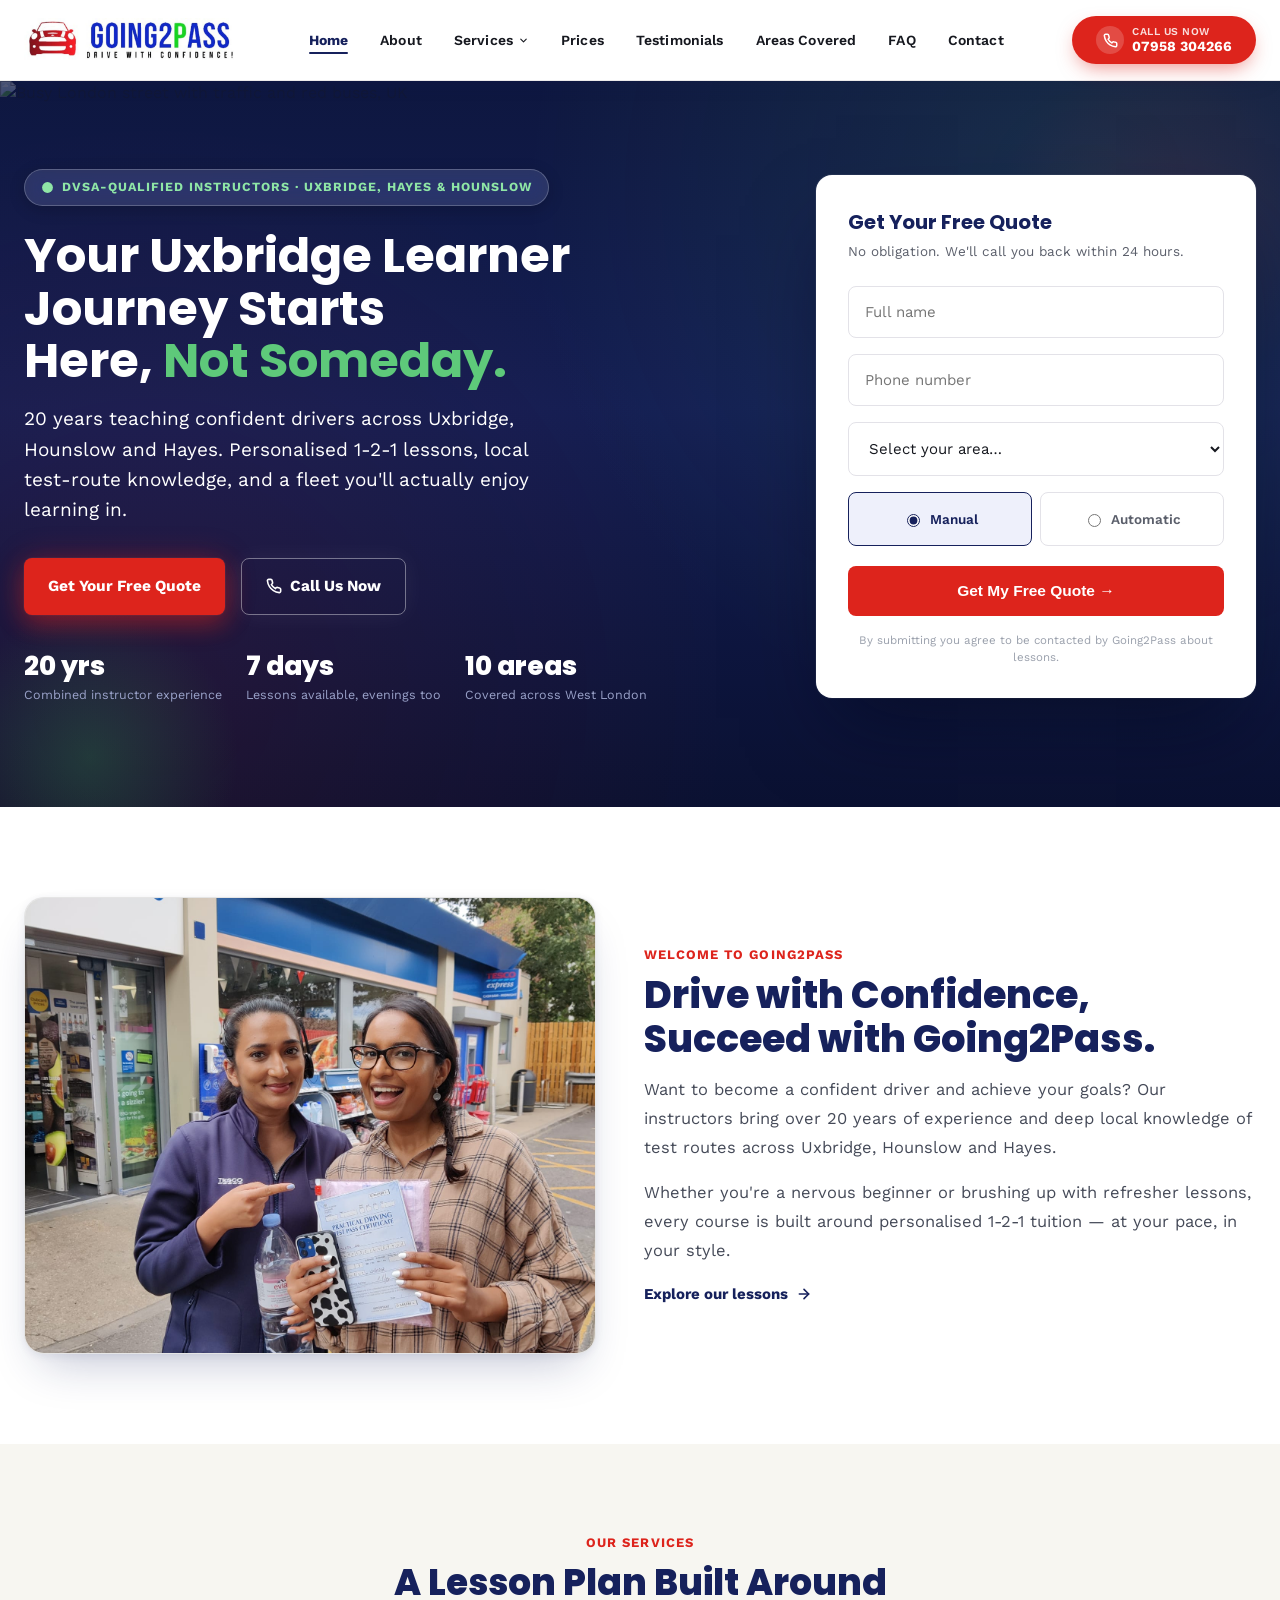
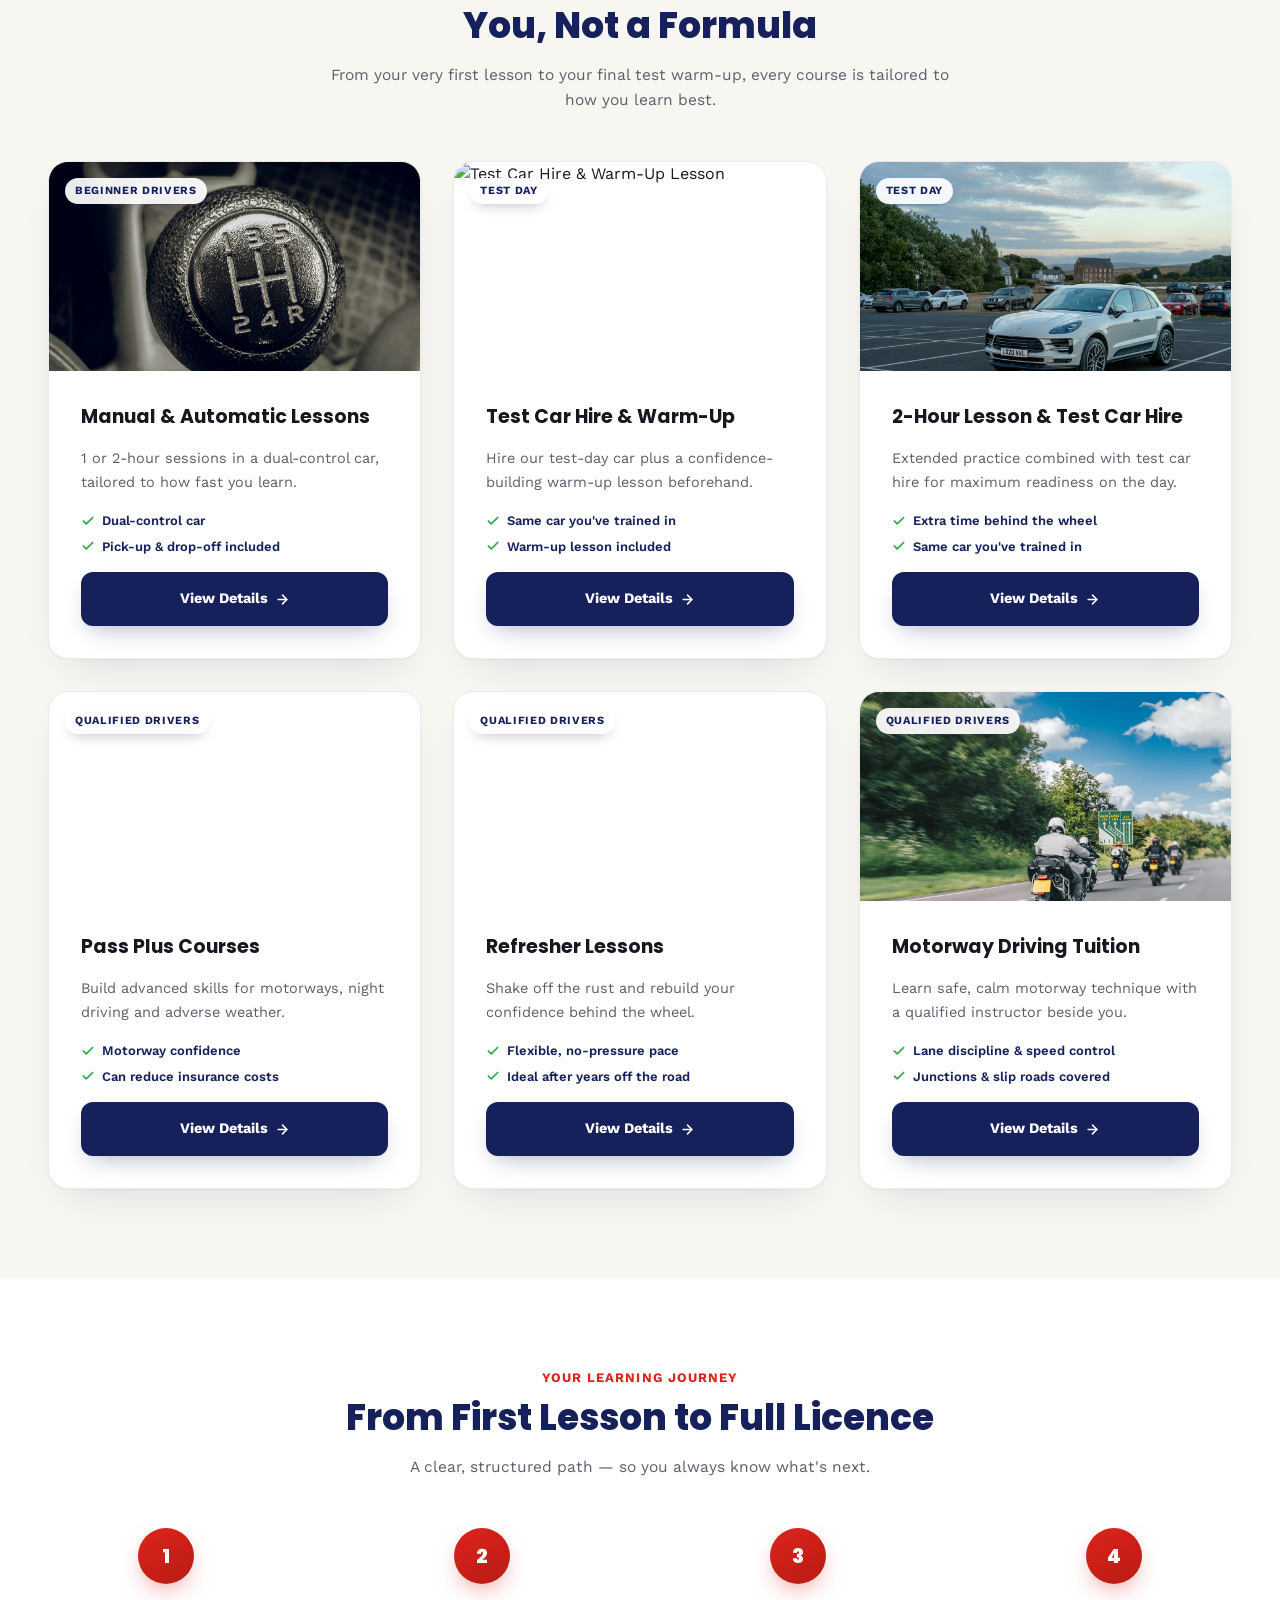
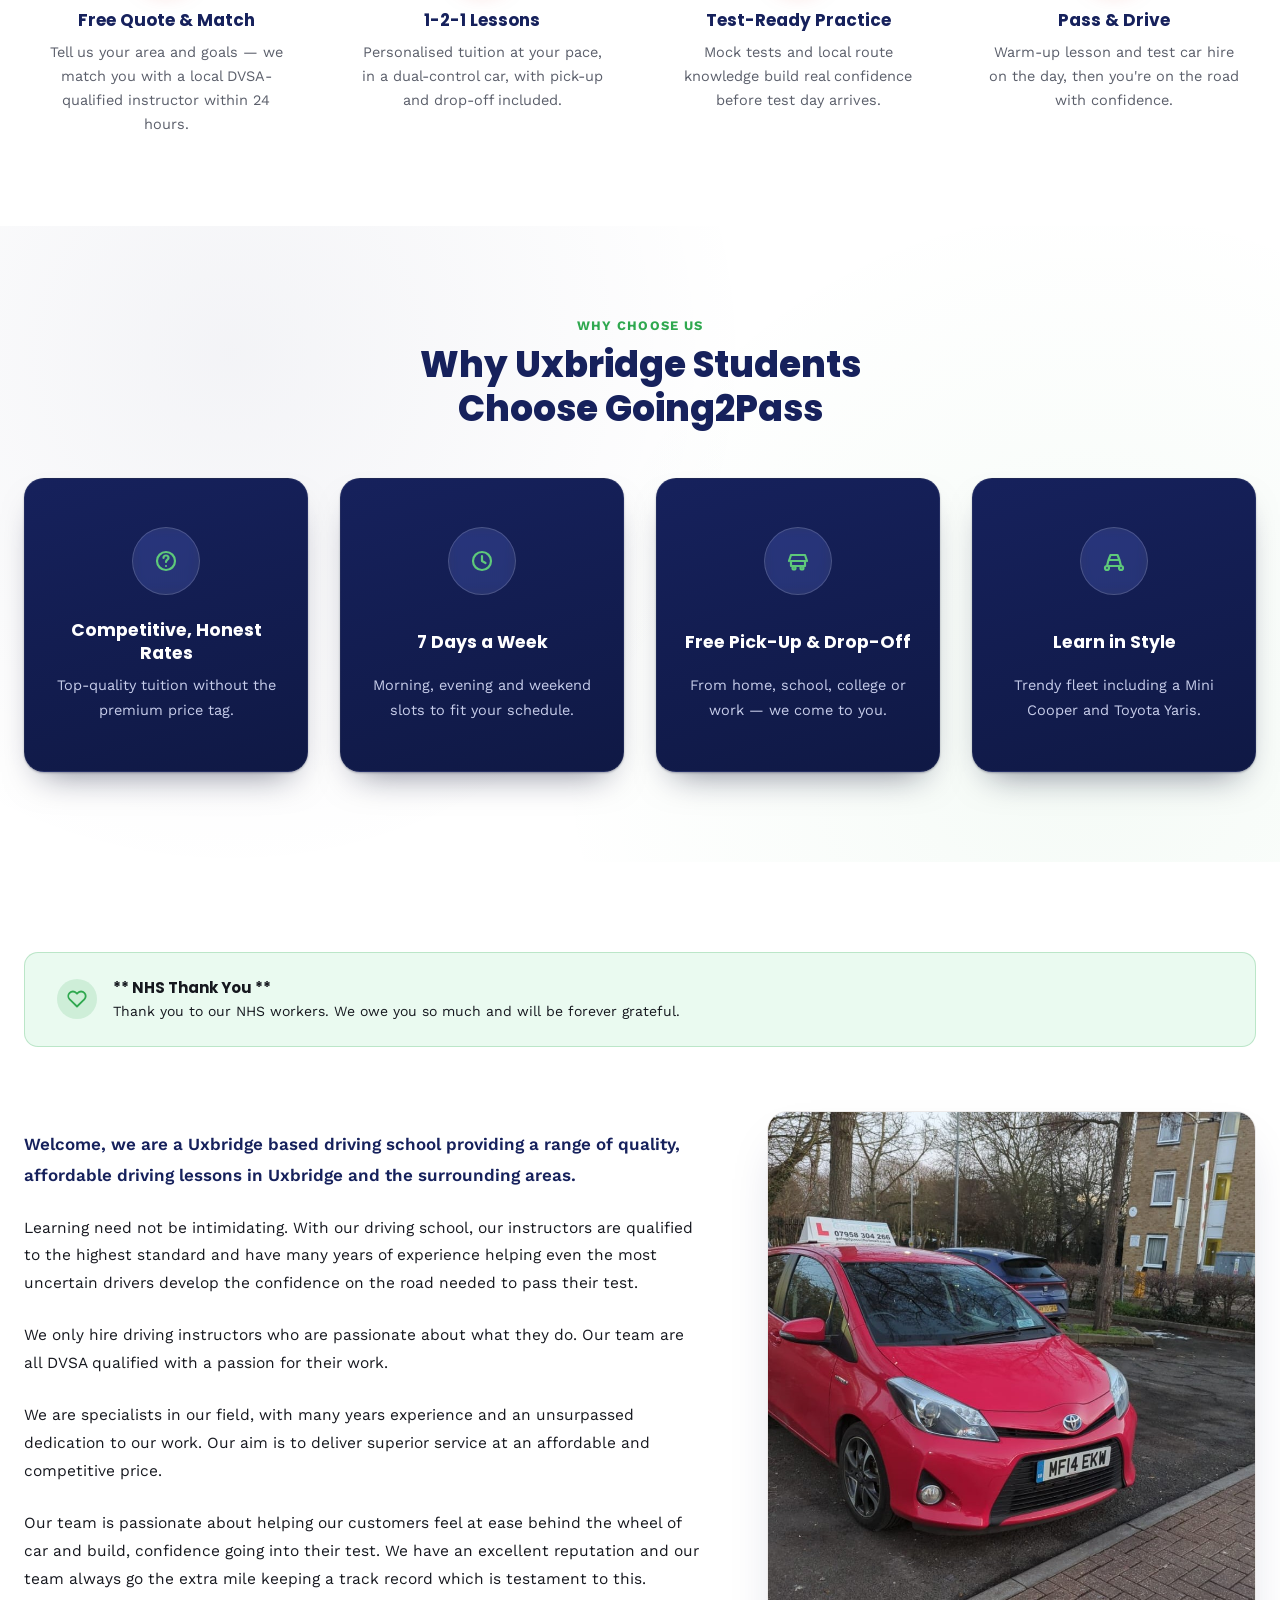
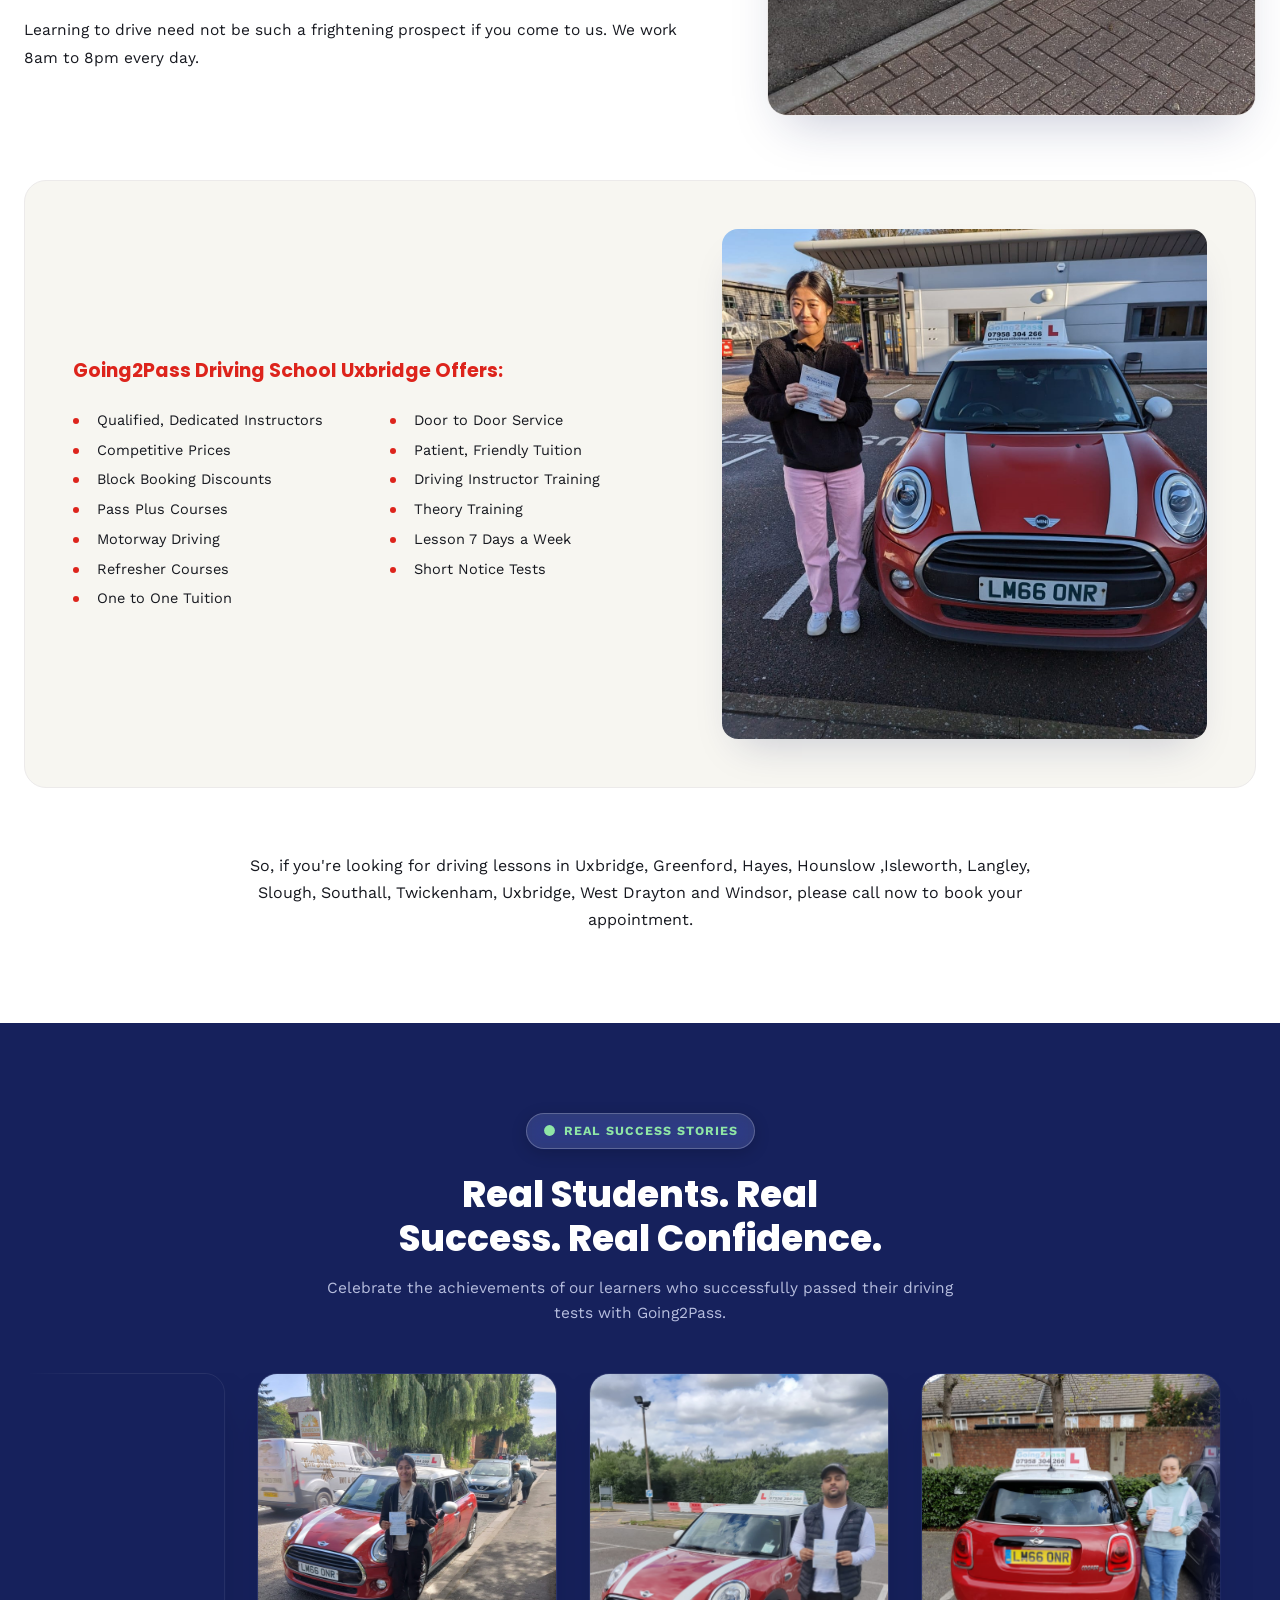
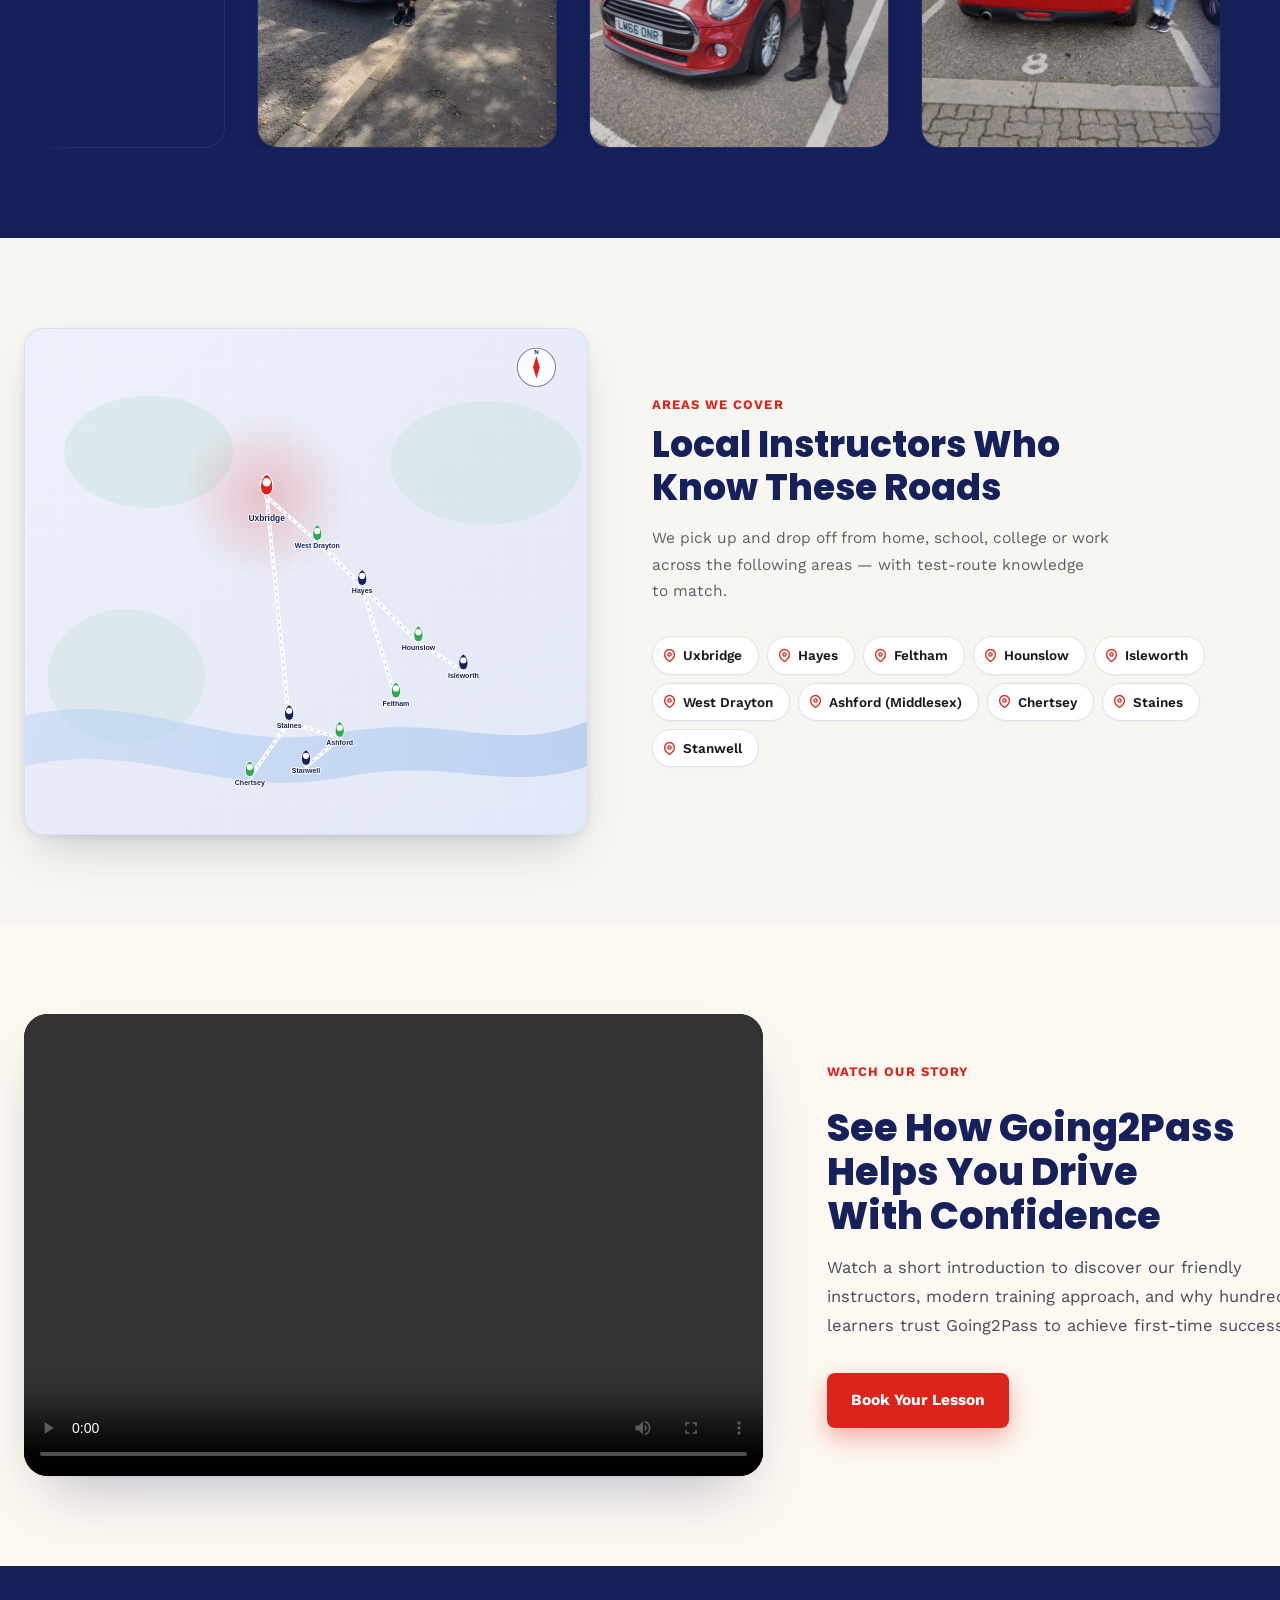
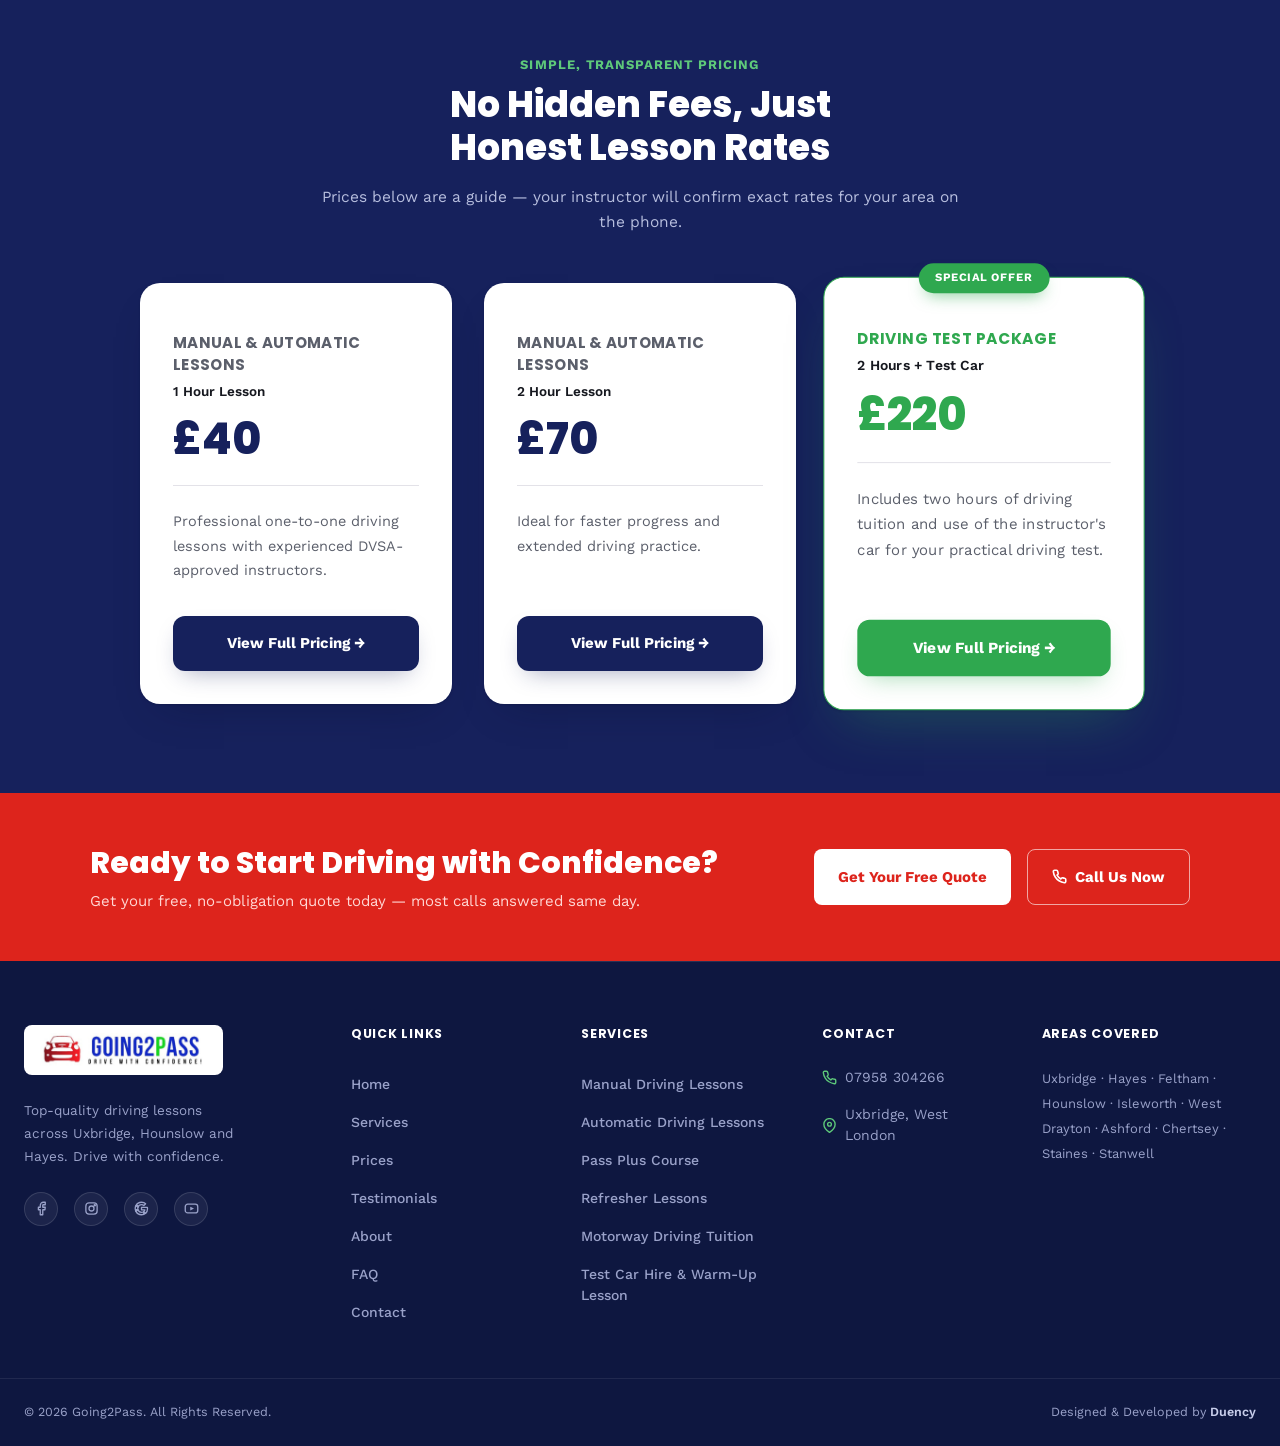
==== commit e1e07c18: "Added video section and updated homepage content" ====
--- a/index.html
+++ b/index.html
@@ -278,7 +278,7 @@
             Your Uxbridge Learner Journey Starts Here, <span>Not Someday.</span>
           </h1>
           <p class="hero-sub">
-            18+ years teaching confident drivers across Uxbridge, Hounslow and
+            20 years teaching confident drivers across Uxbridge, Hounslow and
             Hayes. Personalised 1-2-1 lessons, local test-route knowledge, and a
             fleet you'll actually enjoy learning in.
           </p>
@@ -304,7 +304,7 @@
           </div>
           <div class="hero-stats">
             <div>
-              <div class="hero-stat-num">18+ yrs</div>
+              <div class="hero-stat-num">20 yrs</div>
               <div class="hero-stat-label">Combined instructor experience</div>
             </div>
             <div>
@@ -426,7 +426,7 @@
         </h2>
         <p>
           Want to become a confident driver and achieve your goals? Our
-          instructors bring over 18 years of experience and deep local knowledge
+          instructors bring over 20 years of experience and deep local knowledge
           of test routes across Uxbridge, Hounslow and Hayes.
         </p>
         <p>
@@ -1565,6 +1565,28 @@
 
 
 
+
+    <!-- ============ WATCH OUR STORY ============ -->
+<section class="section section-cream watch-story-section">
+  <div class="watch-story-inner">
+    <div class="watch-story-media">
+      <video controls preload="metadata" playsinline poster="">
+        <source src="assets/videos/client.mp4" type="video/mp4">
+        Your browser does not support the video tag.
+      </video>
+    </div>
+    <div class="watch-story-content">
+      <div class="eyebrow eyebrow-red">WATCH OUR STORY</div>
+      <h2 class="watch-story-title">See How Going2Pass Helps You Drive With Confidence</h2>
+      <p class="watch-story-desc">Watch a short introduction to discover our friendly instructors, modern training approach, and why hundreds of learners trust Going2Pass to achieve first-time success.</p>
+      <a class="btn btn-primary watch-story-cta" href="index.html#lead-form">Book Your Lesson</a>
+    </div>
+  </div>
+</section>
+
+
+
+
     
 
     <!-- ============ PRICING ============ -->
@@ -1587,7 +1609,7 @@
             <div class="pricing-name">Manual &amp; Automatic Lessons</div>
             <div class="pricing-subtitle">1 Hour Lesson</div>
             <div class="pricing-price-row">
-              <div class="pricing-price">&pound;38</div>
+              <div class="pricing-price">&pound;40</div>
             </div>
             <p class="pricing-desc">
               Professional one-to-one driving lessons with experienced
@@ -1598,6 +1620,8 @@
             >
           </div>
 
+          
+
           <div class="pricing-card">
             <div class="pricing-name">Manual &amp; Automatic Lessons</div>
             <div class="pricing-subtitle">2 Hour Lesson</div>
@@ -1617,7 +1641,7 @@
             <div class="pricing-name">Driving Test Package</div>
             <div class="pricing-subtitle">2 Hours + Test Car</div>
             <div class="pricing-price-row">
-              <div class="pricing-price">&pound;190</div>
+              <div class="pricing-price">&pound;220</div>
             </div>
             <p class="pricing-desc">
               Includes two hours of driving tuition and use of the instructor's
@@ -1848,7 +1872,7 @@
               </svg>
               <span>07958 304266</span>
             </a>
-            <a href="tel:07915666641">
+            <!-- <a href="tel:07915666641">
               <svg
                 width="15"
                 height="15"
@@ -1864,7 +1888,7 @@
                 />
               </svg>
               <span>07915 666641</span>
-            </a>
+            </a> -->
             <div class="footer-location">
               <svg
                 width="15"
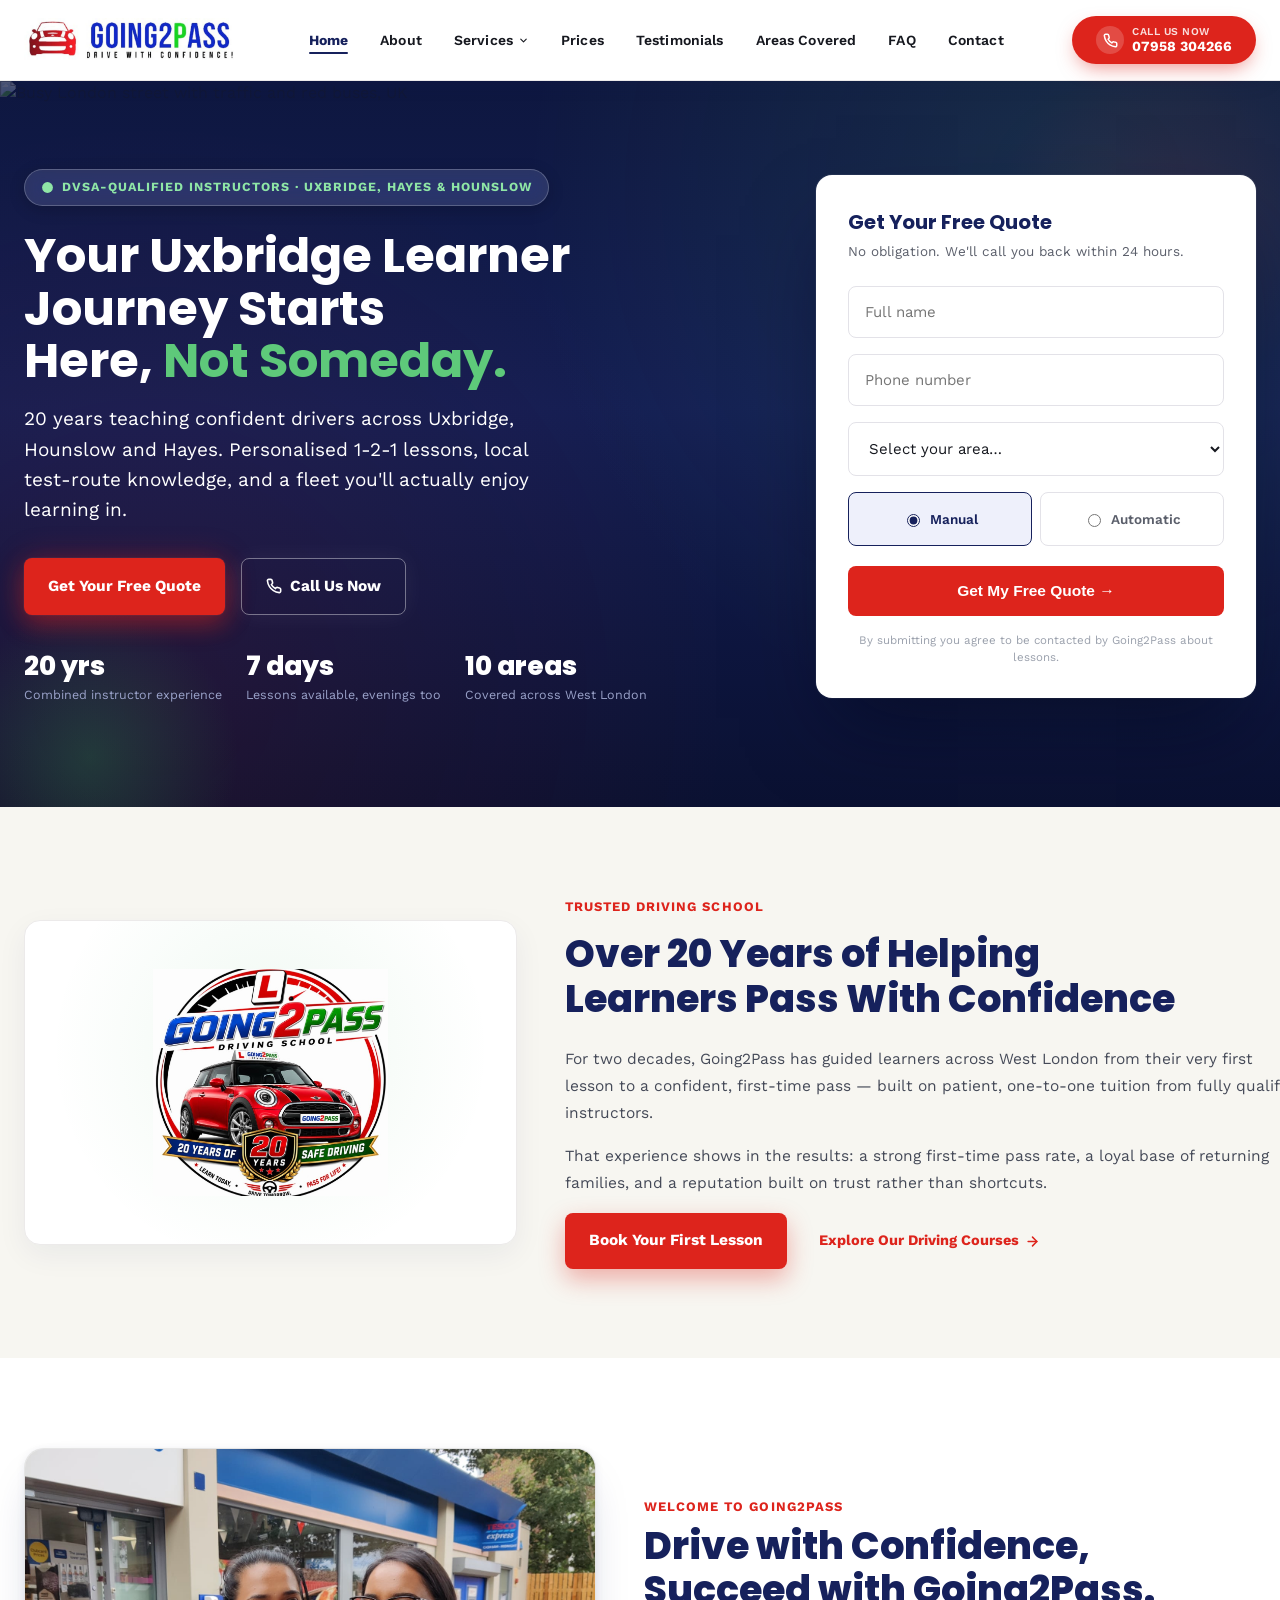
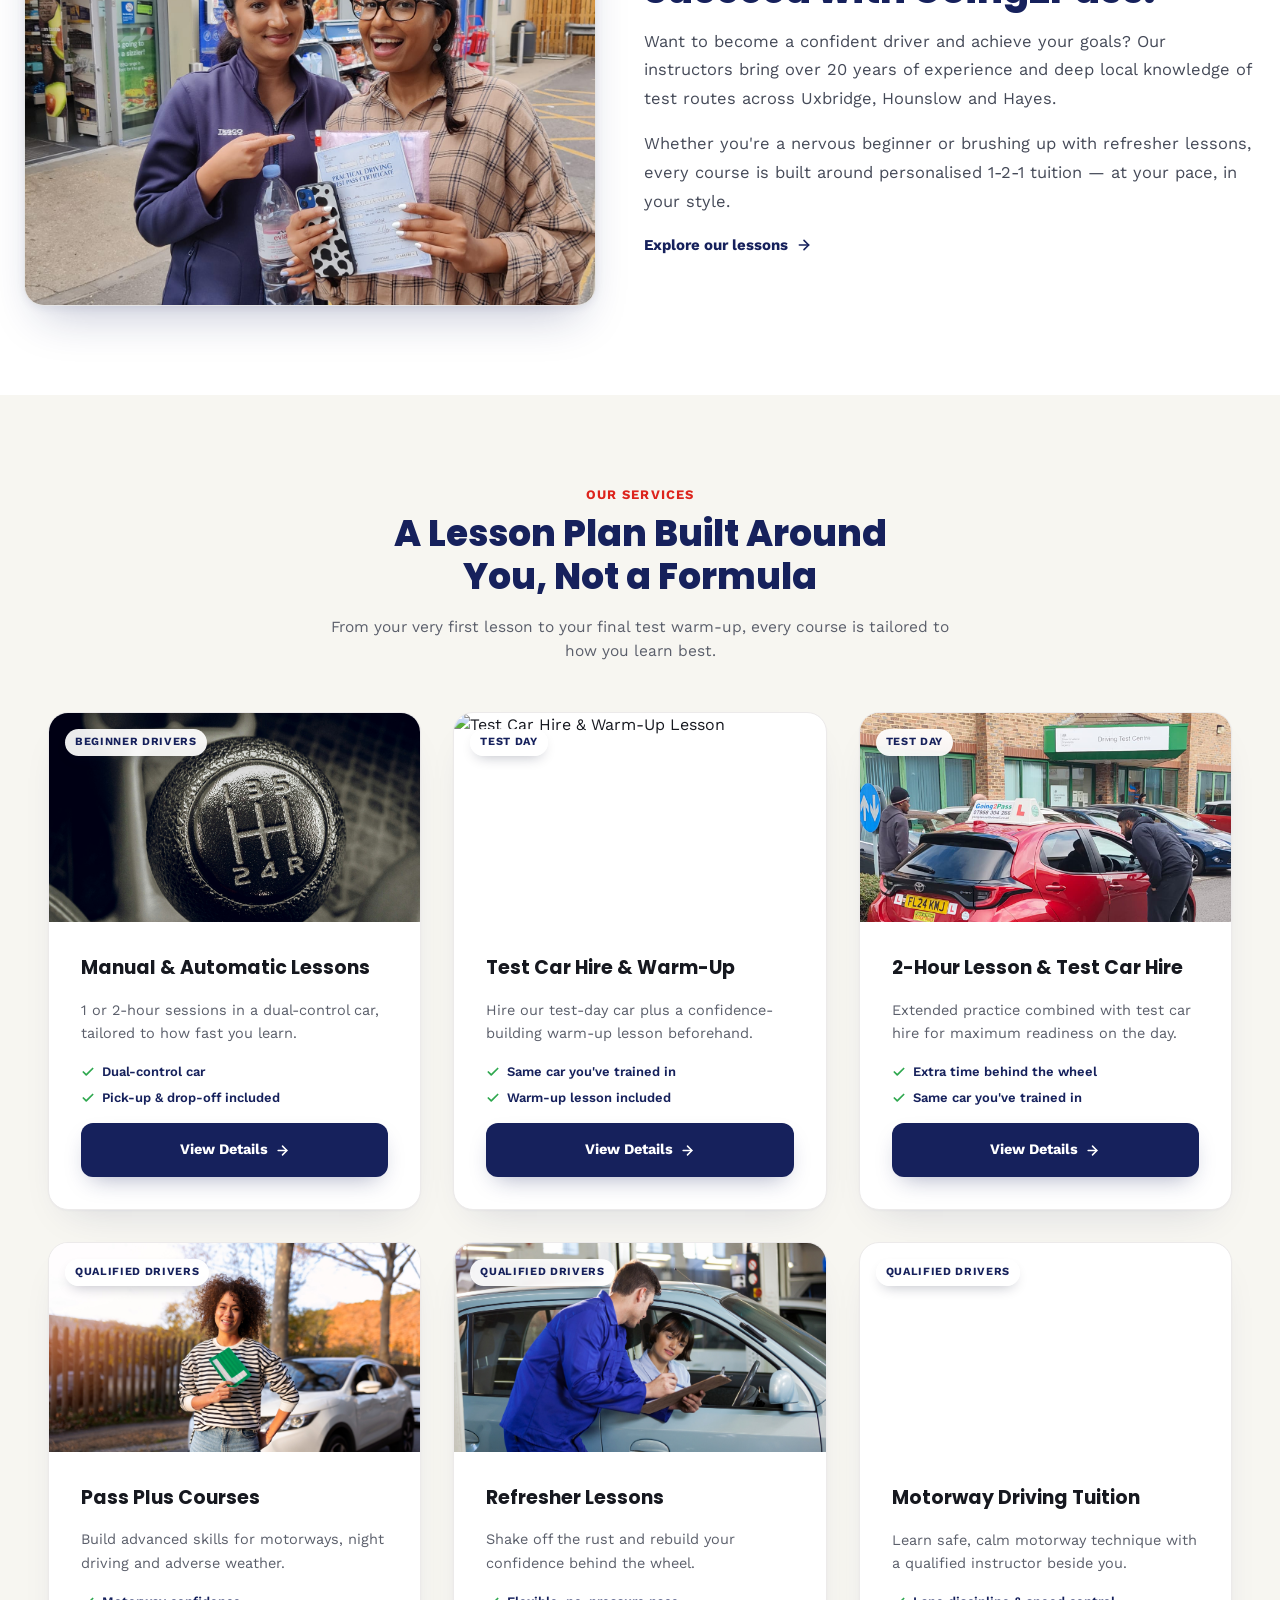
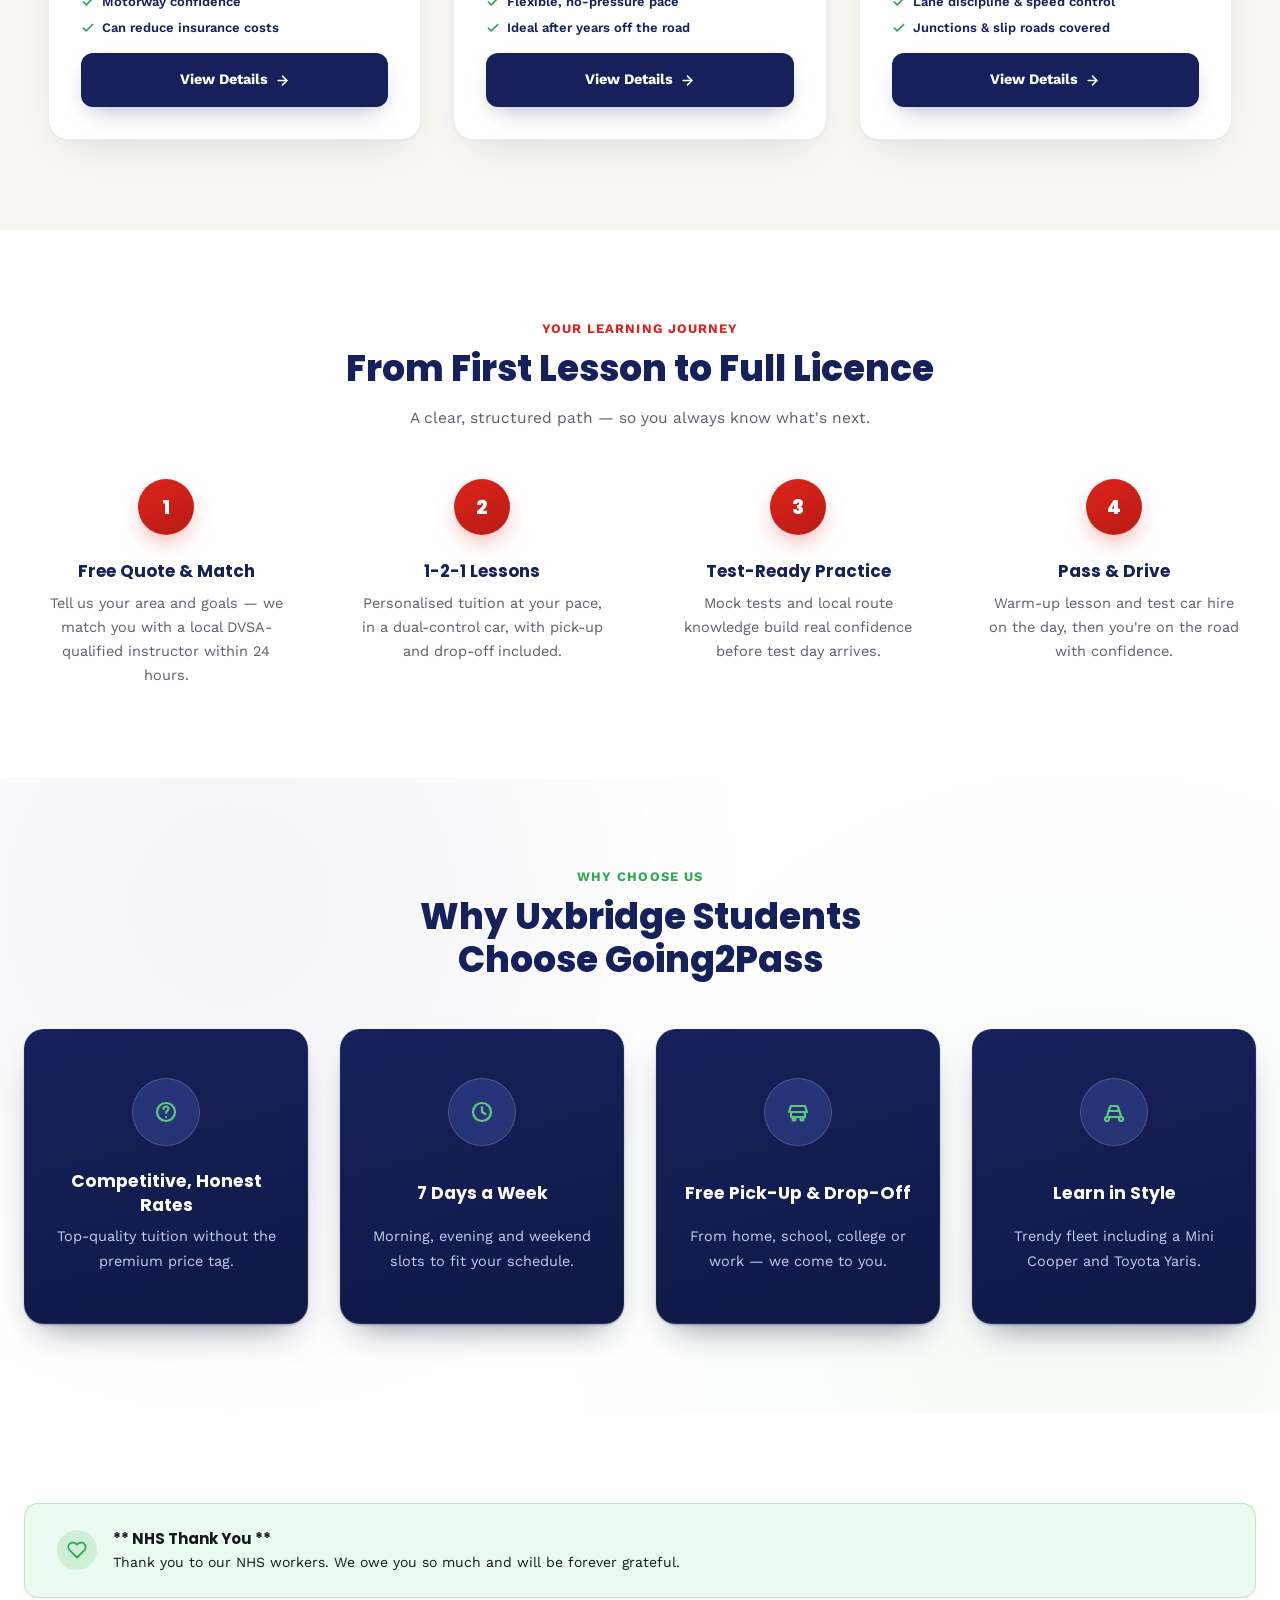
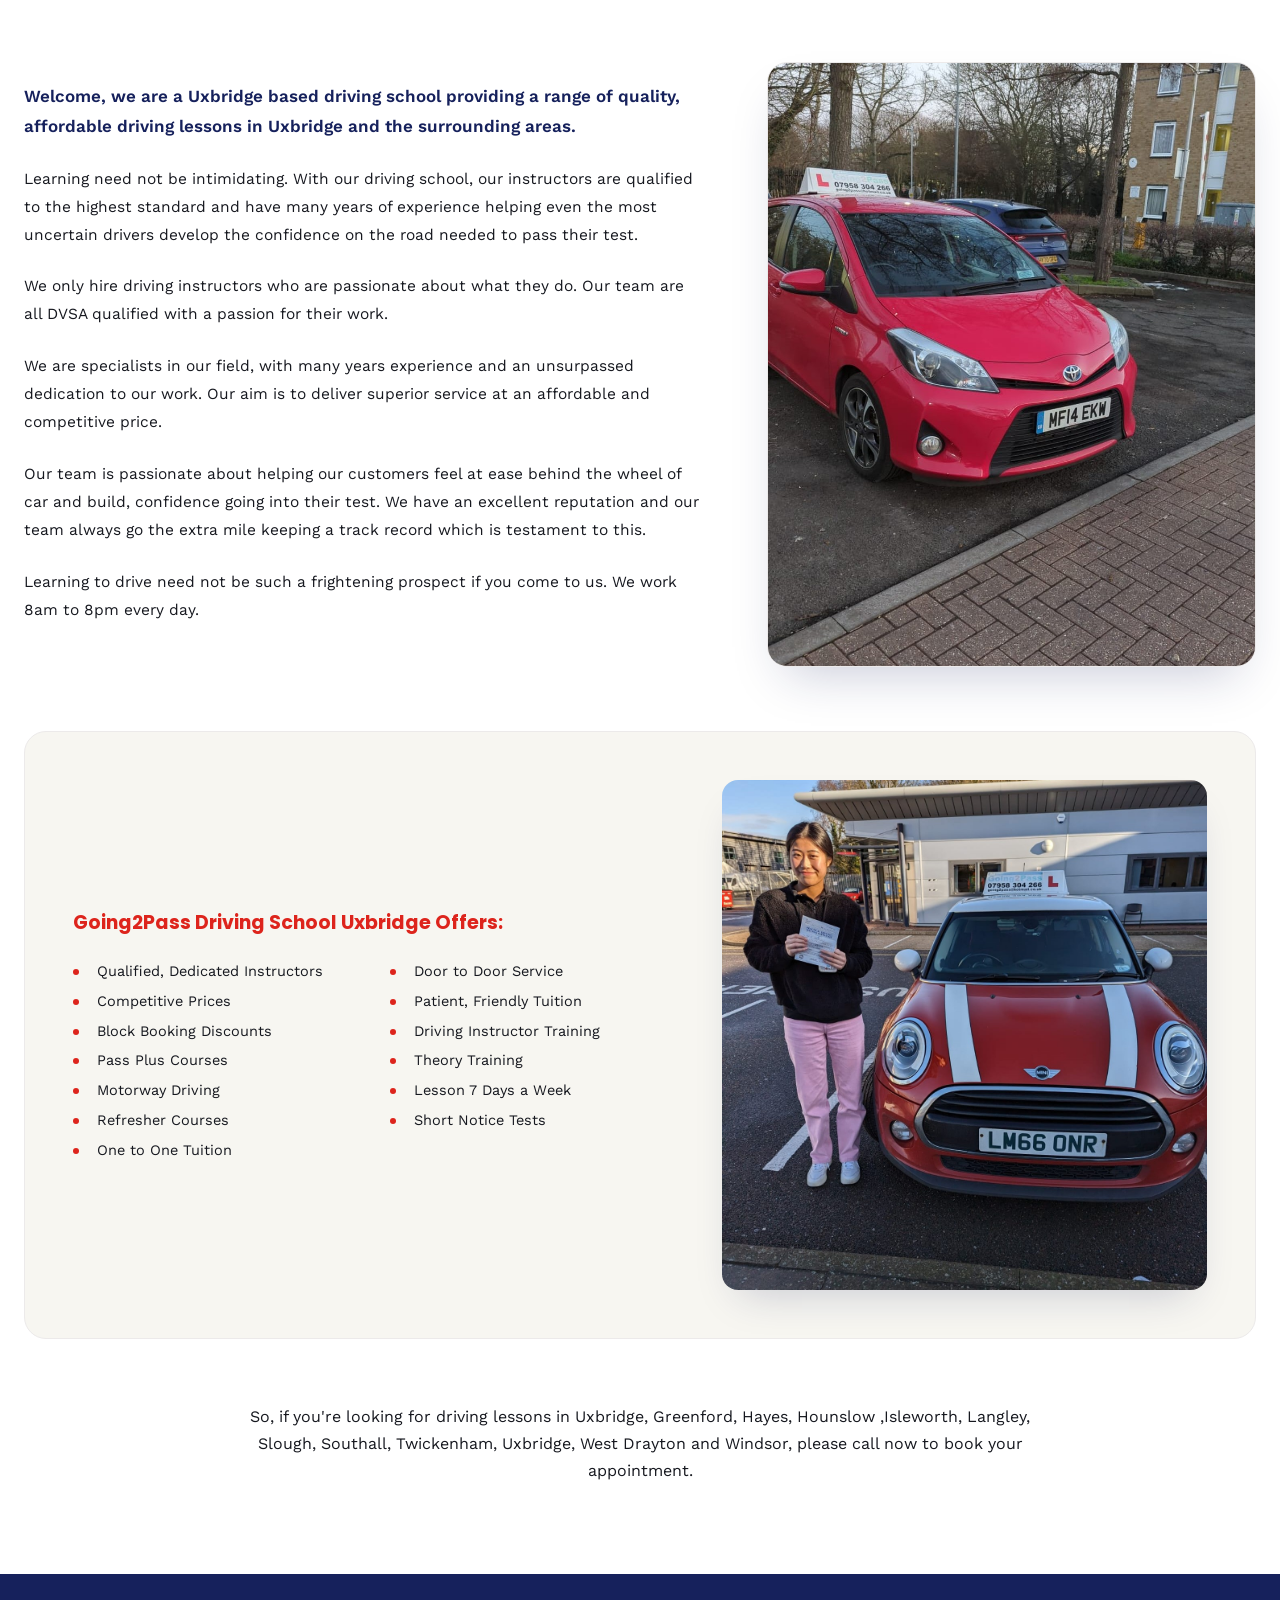
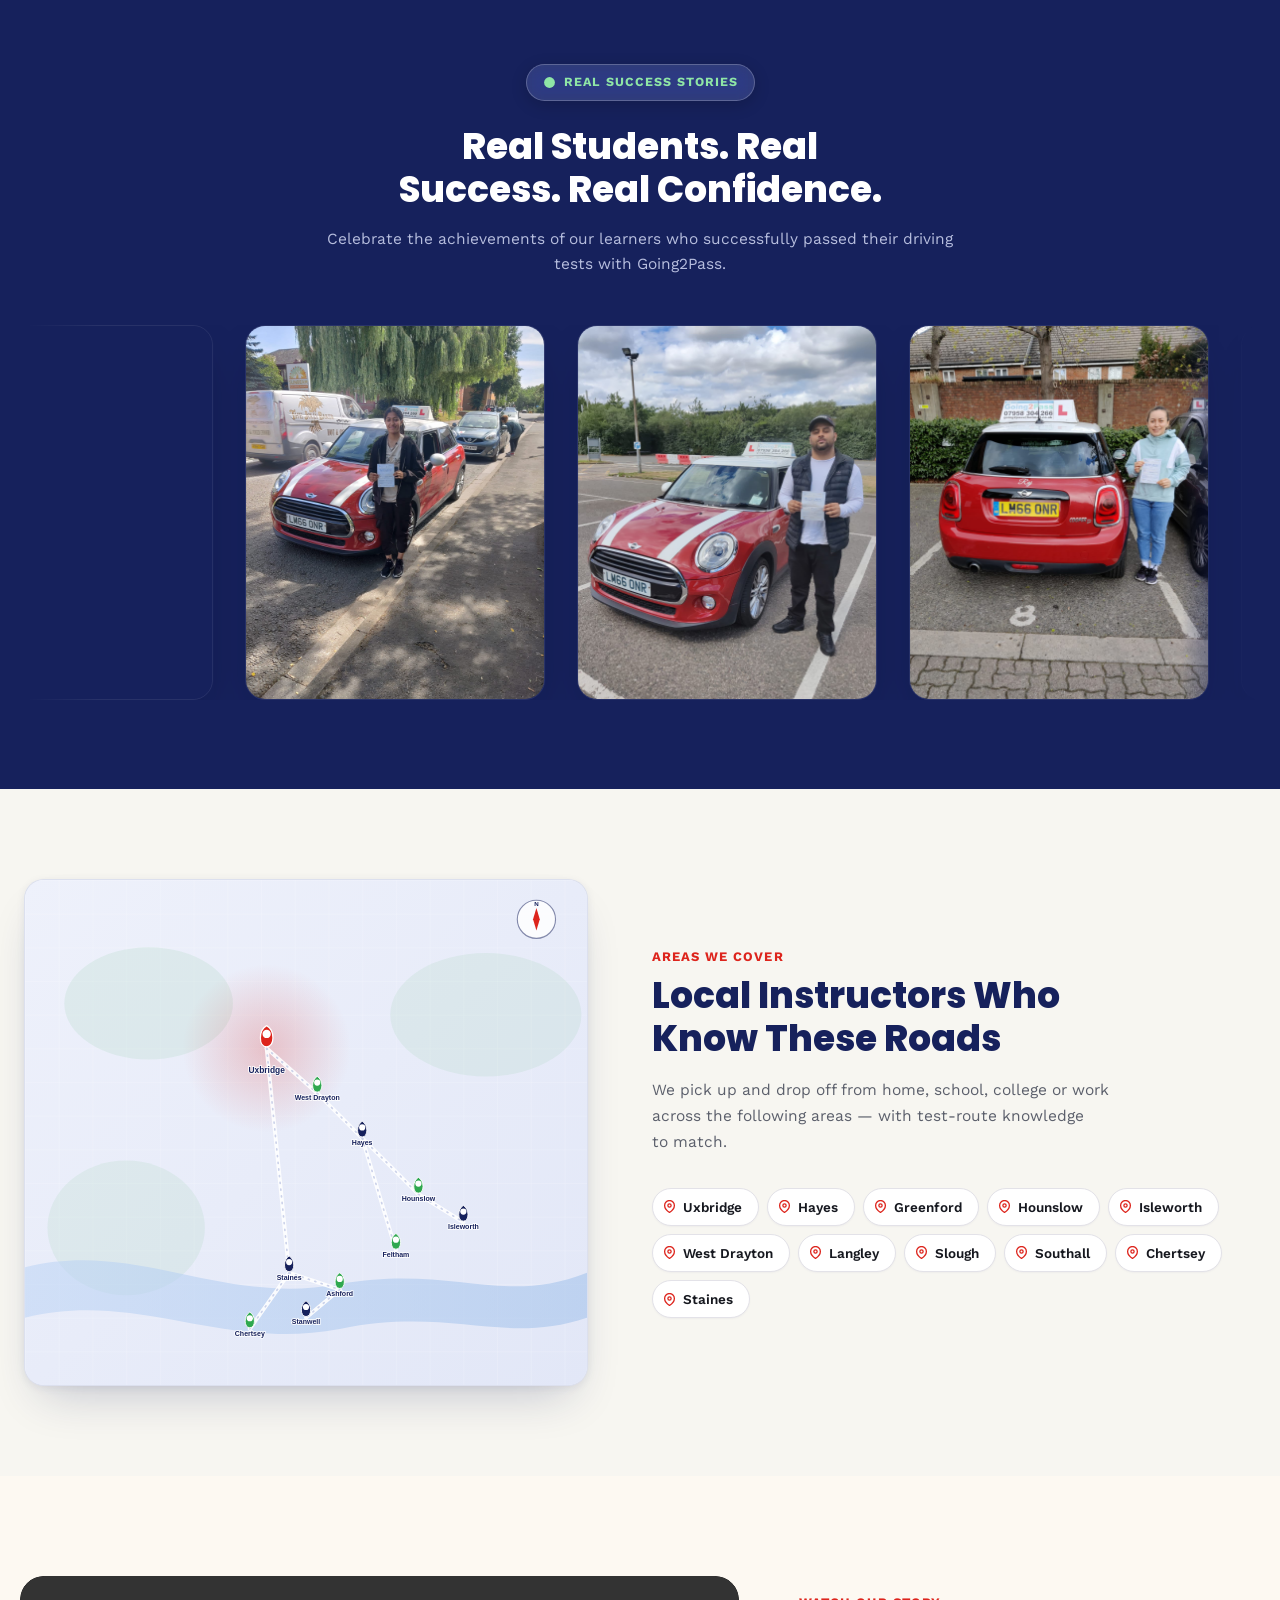
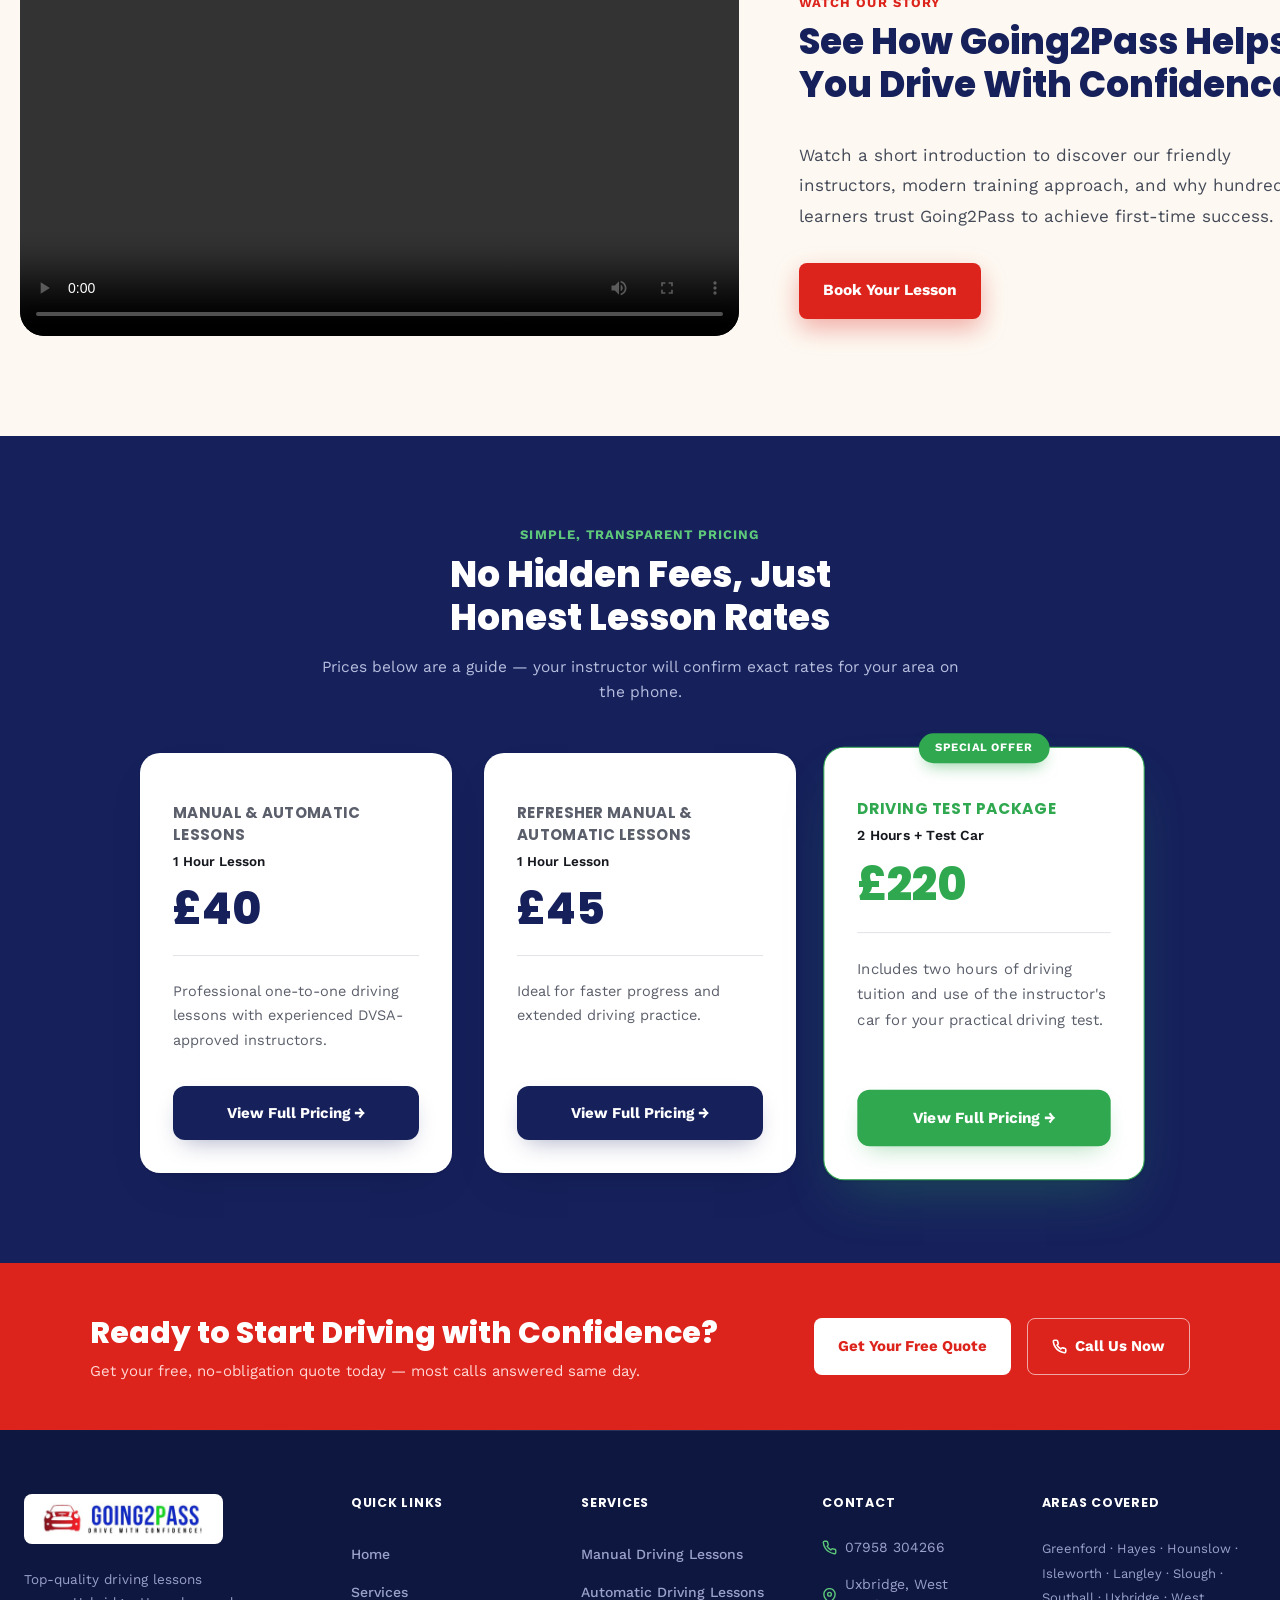
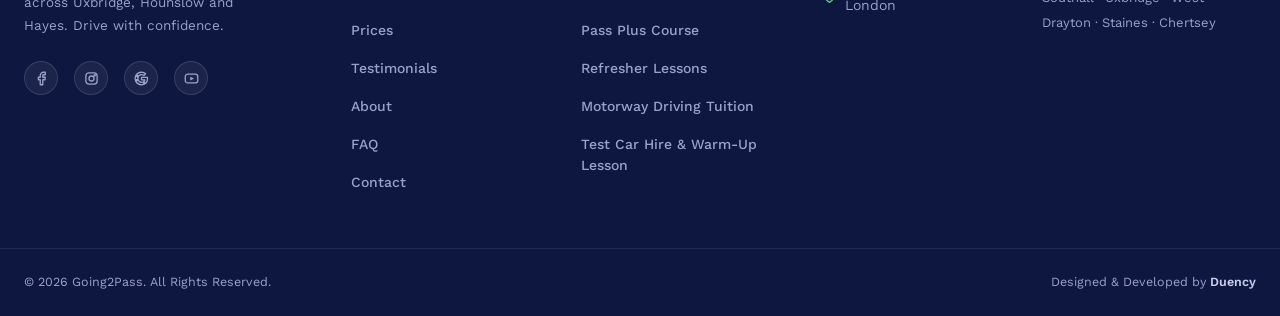
==== commit 59144a79: "Completed Going2Pass website updates and added remaining page sections" ====
--- a/index.html
+++ b/index.html
@@ -394,6 +394,43 @@
         </div>
       </div>
     </section>
+
+
+
+
+
+    <section class="trust-exp-section">
+  <div class="trust-exp-grid">
+    <div class="trust-exp-logo-card">
+      <img src="assets/images/logo/clientlogo.jpeg" alt="Going2Pass — 20 Years of Safe Driving">
+    </div>
+    <div class="trust-exp-copy">
+      <div class="eyebrow eyebrow-red">TRUSTED DRIVING SCHOOL</div>
+      <h2 class="trust-exp-title">Over 20 Years of Helping Learners Pass With Confidence</h2>
+      <p>For two decades, Going2Pass has guided learners across West London from their very first lesson to a confident, first-time pass — built on patient, one-to-one tuition from fully qualified instructors.</p>
+      <p>That experience shows in the results: a strong first-time pass rate, a loyal base of returning families, and a reputation built on trust rather than shortcuts.</p>
+      <!-- <ul class="trust-exp-checklist">
+        <li><svg width="18" height="18" viewBox="0 0 24 24" fill="none" stroke="currentColor" stroke-width="3" stroke-linecap="round" stroke-linejoin="round"><polyline points="20 6 9 17 4 12"/></svg>20+ Years of Experience</li>
+        <li><svg width="18" height="18" viewBox="0 0 24 24" fill="none" stroke="currentColor" stroke-width="3" stroke-linecap="round" stroke-linejoin="round"><polyline points="20 6 9 17 4 12"/></svg>DVSA Approved Driving Instructors</li>
+        <li><svg width="18" height="18" viewBox="0 0 24 24" fill="none" stroke="currentColor" stroke-width="3" stroke-linecap="round" stroke-linejoin="round"><polyline points="20 6 9 17 4 12"/></svg>High First-Time Pass Rate</li>
+        <li><svg width="18" height="18" viewBox="0 0 24 24" fill="none" stroke="currentColor" stroke-width="3" stroke-linecap="round" stroke-linejoin="round"><polyline points="20 6 9 17 4 12"/></svg>Flexible 7-Day Lessons</li>
+        <li><svg width="18" height="18" viewBox="0 0 24 24" fill="none" stroke="currentColor" stroke-width="3" stroke-linecap="round" stroke-linejoin="round"><polyline points="20 6 9 17 4 12"/></svg>Home, School &amp; Workplace Pick-up</li>
+        <li><svg width="18" height="18" viewBox="0 0 24 24" fill="none" stroke="currentColor" stroke-width="3" stroke-linecap="round" stroke-linejoin="round"><polyline points="20 6 9 17 4 12"/></svg>Manual &amp; Automatic Driving Lessons</li>
+      </ul> -->
+      <!-- <div class="trust-exp-stat-strip">
+        <div><div class="trust-exp-stat-num">20+</div><div class="trust-exp-stat-label">Years Experience</div></div>
+        <div><div class="trust-exp-stat-num">94%</div><div class="trust-exp-stat-label">First-Time Pass Rate</div></div>
+        <div><div class="trust-exp-stat-num">10</div><div class="trust-exp-stat-label">Areas Covered</div></div>
+      </div> -->
+      <div class="trust-exp-actions">
+        <a class="btn btn-primary" href="get-quote.html">Book Your First Lesson</a>
+        <a class="trust-exp-link" href="services.html">Explore Our Driving Courses
+          <svg width="15" height="15" viewBox="0 0 24 24" fill="none" stroke="currentColor" stroke-width="2.4" stroke-linecap="round" stroke-linejoin="round"><line x1="5" y1="12" x2="19" y2="12"/><polyline points="12 5 19 12 12 19"/></svg>
+        </a>
+      </div>
+    </div>
+  </div>
+</section>
 
     <!-- ============ TRUST STATS ============ -->
     <!-- <section class="stats-band">
@@ -605,7 +642,7 @@
               <img
                 id="home-svc-2hr-testcar"
                 class="service-card-image"
-                src="assets/images/client/2-Hour Lesson & Test Car Hire.jpg"
+                src="assets/images/client/twohours.jpeg"
                 alt="2-Hour Lesson & Test Car Hire"
                 loading="lazy"
                 decoding="async"
@@ -670,13 +707,13 @@
           <article class="service-image-card">
             <div class="service-image-media">
               <img
-    id="home-svc-passplus"
-    class="service-card-image"
-    src="assets/images/client/Pass Plus Courses uk car.jpg"
-    alt="Pass Plus Courses"
-    loading="lazy"
-    decoding="async"
-/>
+                id="home-svc-passplus"
+                class="service-card-image"
+                src="assets/images/client/Pass Plus Courses uk car.jpg"
+                alt="Pass Plus Courses"
+                loading="lazy"
+                decoding="async"
+              />
               <div class="service-image-group">Qualified Drivers</div>
             </div>
             <div class="service-image-body">
@@ -735,13 +772,13 @@
           <article class="service-image-card">
             <div class="service-image-media">
               <img
-    id="home-svc-refresher"
-    class="service-card-image"
-    src="assets/images/client/1429.jpg"
-    alt="Refresher Driving Lessons"
-    loading="lazy"
-    decoding="async"
-/>
+                id="home-svc-refresher"
+                class="service-card-image"
+                src="assets/images/client/1429.jpg"
+                alt="Refresher Driving Lessons"
+                loading="lazy"
+                decoding="async"
+              />
               <div class="service-image-group">Qualified Drivers</div>
             </div>
             <div class="service-image-body">
@@ -798,14 +835,14 @@
 
           <article class="service-image-card">
             <div class="service-image-media">
-             <img
-    id="home-svc-motorway"
-    class="service-card-image"
-    src="assets/images/client/Motorway Driving Tuition.jpg"
-    alt="Motorway Driving Tuition"
-    loading="lazy"
-    decoding="async"
-/>
+              <img
+                id="home-svc-motorway"
+                class="service-card-image"
+                src="assets/images/client/Motorway Driving Tuition.jpg"
+                alt="Motorway Driving Tuition"
+                loading="lazy"
+                decoding="async"
+              />
               <div class="service-image-group">Qualified Drivers</div>
             </div>
             <div class="service-image-body">
@@ -1006,8 +1043,6 @@
       </div>
     </section>
 
-   
-
     <!-- ============ OUR STORY ============ -->
     <section class="section legacy-section">
       <div class="legacy-banner">
@@ -1071,13 +1106,13 @@
         </div>
         <div class="legacy-intro-media">
           <img
-    id="legacy-intro-media"
-    class="welcome-media-image"
-    src="assets/images/client/img18.jpeg"
-    alt="Going2Pass driving instructor car"
-    loading="lazy"
-    decoding="async"
-/>
+            id="legacy-intro-media"
+            class="welcome-media-image"
+            src="assets/images/client/img18.jpeg"
+            alt="Going2Pass driving instructor car"
+            loading="lazy"
+            decoding="async"
+          />
         </div>
       </div>
 
@@ -1104,13 +1139,13 @@
         </div>
         <div class="legacy-offers-media">
           <img
-    id="legacy-offers-media"
-    class="welcome-media-image"
-    src="assets/images/client/img17.jpeg"
-    alt="Newly passed driving student celebrating with pass certificate"
-    loading="lazy"
-    decoding="async"
-/>
+            id="legacy-offers-media"
+            class="welcome-media-image"
+            src="assets/images/client/img17.jpeg"
+            alt="Newly passed driving student celebrating with pass certificate"
+            loading="lazy"
+            decoding="async"
+          />
         </div>
       </div>
 
@@ -1235,156 +1270,151 @@
       </div>
     </section> -->
 
-
-  <section class="section section-navy marquee-gallery-section">
-  <div class="section-intro">
-    <div class="hero-badge marquee-gallery-badge">
-      <svg width="13" height="13" viewBox="0 0 24 24" fill="#8fe6a6">
-        <circle cx="12" cy="12" r="10" />
-      </svg>
-      REAL SUCCESS STORIES
-    </div>
-
-    <h2 class="section-title section-title-white">
-      Real Students. Real Success. Real Confidence.
-    </h2>
-
-    <p style="color:#b7bede">
-      Celebrate the achievements of our learners who successfully passed
-      their driving tests with Going2Pass.
-    </p>
-  </div>
-
-  <div class="marquee-viewport">
-    <div class="marquee-track" data-marquee-track>
-
-      <div class="marquee-card">
-        <img
-          id="marquee-1"
-          class="marquee-card-image"
-          src="assets/images/testimonials/student-10.jpg"
-          alt="Student passed driving test"
-          loading="lazy"
-          decoding="async"
-        />
-        <div class="marquee-card-overlay">
-          <span class="marquee-card-check">&#10003;</span>
-          Passed Successfully
-        </div>
-      </div>
-
-      <div class="marquee-card">
-        <img
-          id="marquee-2"
-          class="marquee-card-image"
-          src="assets/images/testimonials/student-13.jpg"
-          alt="Student passed driving test"
-          loading="lazy"
-          decoding="async"
-        />
-        <div class="marquee-card-overlay">
-          <span class="marquee-card-check">&#10003;</span>
-          Passed Successfully
-        </div>
-      </div>
-
-      <div class="marquee-card">
-        <img
-          id="marquee-3"
-          class="marquee-card-image"
-          src="assets/images/testimonials/student-12.jpg"
-          alt="Student passed driving test"
-          loading="lazy"
-          decoding="async"
-        />
-        <div class="marquee-card-overlay">
-          <span class="marquee-card-check">&#10003;</span>
-          Passed Successfully
-        </div>
-      </div>
-
-      <div class="marquee-card">
-        <img
-          id="marquee-4"
-          class="marquee-card-image"
-          src="assets/images/testimonials/student-04.jpg"
-          alt="Student passed driving test"
-          loading="lazy"
-          decoding="async"
-        />
-        <div class="marquee-card-overlay">
-          <span class="marquee-card-check">&#10003;</span>
-          Passed Successfully
-        </div>
-      </div>
-
-      <div class="marquee-card">
-        <img
-          id="marquee-5"
-          class="marquee-card-image"
-          src="assets/images/testimonials/student-05.jpg"
-          alt="Student passed driving test"
-          loading="lazy"
-          decoding="async"
-        />
-        <div class="marquee-card-overlay">
-          <span class="marquee-card-check">&#10003;</span>
-          Passed Successfully
-        </div>
-      </div>
-
-      <div class="marquee-card">
-        <img
-          id="marquee-6"
-          class="marquee-card-image"
-          src="assets/images/testimonials/student-06.jpg"
-          alt="Student passed driving test"
-          loading="lazy"
-          decoding="async"
-        />
-        <div class="marquee-card-overlay">
-          <span class="marquee-card-check">&#10003;</span>
-          Passed Successfully
-        </div>
-      </div>
-
-      <div class="marquee-card">
-        <img
-          id="marquee-7"
-          class="marquee-card-image"
-          src="assets/images/testimonials/student-07.jpg"
-          alt="Student passed driving test"
-          loading="lazy"
-          decoding="async"
-        />
-        <div class="marquee-card-overlay">
-          <span class="marquee-card-check">&#10003;</span>
-          Passed Successfully
-        </div>
-      </div>
-
-      <div class="marquee-card">
-        <img
-          id="marquee-8"
-          class="marquee-card-image"
-          src="assets/images/testimonials/student-08.jpg"
-          alt="Student passed driving test"
-          loading="lazy"
-          decoding="async"
-        />
-        <div class="marquee-card-overlay">
-          <span class="marquee-card-check">&#10003;</span>
-          Passed Successfully
-        </div>
-      </div>
-
-    </div>
-  </div>
-</section>
-
-
-
- <!-- ============ LOCATIONS ============ -->
+    <section class="section section-navy marquee-gallery-section">
+      <div class="section-intro">
+        <div class="hero-badge marquee-gallery-badge">
+          <svg width="13" height="13" viewBox="0 0 24 24" fill="#8fe6a6">
+            <circle cx="12" cy="12" r="10" />
+          </svg>
+          REAL SUCCESS STORIES
+        </div>
+
+        <h2 class="section-title section-title-white">
+          Real Students. Real Success. Real Confidence.
+        </h2>
+
+        <p style="color: #b7bede">
+          Celebrate the achievements of our learners who successfully passed
+          their driving tests with Going2Pass.
+        </p>
+      </div>
+
+      <div class="marquee-viewport">
+        <div class="marquee-track" data-marquee-track>
+          <div class="marquee-card">
+            <img
+              id="marquee-1"
+              class="marquee-card-image"
+              src="assets/images/testimonials/student-10.jpg"
+              alt="Student passed driving test"
+              loading="lazy"
+              decoding="async"
+            />
+            <div class="marquee-card-overlay">
+              <span class="marquee-card-check">&#10003;</span>
+              Passed Successfully
+            </div>
+          </div>
+
+          <div class="marquee-card">
+            <img
+              id="marquee-2"
+              class="marquee-card-image"
+              src="assets/images/testimonials/student-13.jpg"
+              alt="Student passed driving test"
+              loading="lazy"
+              decoding="async"
+            />
+            <div class="marquee-card-overlay">
+              <span class="marquee-card-check">&#10003;</span>
+              Passed Successfully
+            </div>
+          </div>
+
+          <div class="marquee-card">
+            <img
+              id="marquee-3"
+              class="marquee-card-image"
+              src="assets/images/testimonials/student-12.jpg"
+              alt="Student passed driving test"
+              loading="lazy"
+              decoding="async"
+            />
+            <div class="marquee-card-overlay">
+              <span class="marquee-card-check">&#10003;</span>
+              Passed Successfully
+            </div>
+          </div>
+
+          <div class="marquee-card">
+            <img
+              id="marquee-4"
+              class="marquee-card-image"
+              src="assets/images/testimonials/student-04.jpg"
+              alt="Student passed driving test"
+              loading="lazy"
+              decoding="async"
+            />
+            <div class="marquee-card-overlay">
+              <span class="marquee-card-check">&#10003;</span>
+              Passed Successfully
+            </div>
+          </div>
+
+          <div class="marquee-card">
+            <img
+              id="marquee-5"
+              class="marquee-card-image"
+              src="assets/images/testimonials/student-05.jpg"
+              alt="Student passed driving test"
+              loading="lazy"
+              decoding="async"
+            />
+            <div class="marquee-card-overlay">
+              <span class="marquee-card-check">&#10003;</span>
+              Passed Successfully
+            </div>
+          </div>
+
+          <div class="marquee-card">
+            <img
+              id="marquee-6"
+              class="marquee-card-image"
+              src="assets/images/testimonials/student-06.jpg"
+              alt="Student passed driving test"
+              loading="lazy"
+              decoding="async"
+            />
+            <div class="marquee-card-overlay">
+              <span class="marquee-card-check">&#10003;</span>
+              Passed Successfully
+            </div>
+          </div>
+
+          <div class="marquee-card">
+            <img
+              id="marquee-7"
+              class="marquee-card-image"
+              src="assets/images/testimonials/student-07.jpg"
+              alt="Student passed driving test"
+              loading="lazy"
+              decoding="async"
+            />
+            <div class="marquee-card-overlay">
+              <span class="marquee-card-check">&#10003;</span>
+              Passed Successfully
+            </div>
+          </div>
+
+          <div class="marquee-card">
+            <img
+              id="marquee-8"
+              class="marquee-card-image"
+              src="assets/images/testimonials/student-08.jpg"
+              alt="Student passed driving test"
+              loading="lazy"
+              decoding="async"
+            />
+            <div class="marquee-card-overlay">
+              <span class="marquee-card-check">&#10003;</span>
+              Passed Successfully
+            </div>
+          </div>
+        </div>
+      </div>
+    </section>
+
+    <!-- ============ LOCATIONS ============ -->
     <section id="locations" class="section section-cream">
       <div class="locations-inner">
         <div class="locations-media">
@@ -1405,7 +1435,7 @@
             We pick up and drop off from home, school, college or work across
             the following areas &mdash; with test-route knowledge to match.
           </p>
-          <div class="location-tags">
+          <!-- <div class="location-tags">
             <div class="location-tag">
               <svg
                 width="13"
@@ -1556,38 +1586,230 @@
                 <circle cx="12" cy="10" r="3" /></svg
               >Stanwell
             </div>
+          </div> -->
+
+          <div class="location-tags">
+            <div class="location-tag">
+              <!-- SVG -->
+              <svg
+                width="13"
+                height="13"
+                viewBox="0 0 24 24"
+                fill="none"
+                stroke="#dd241c"
+                stroke-width="2.4"
+                stroke-linecap="round"
+                stroke-linejoin="round"
+              >
+                <path d="M21 10c0 7-9 13-9 13s-9-6-9-13a9 9 0 0 1 18 0z" />
+                <circle cx="12" cy="10" r="3" />
+              </svg>
+              Uxbridge
+            </div>
+
+            <div class="location-tag">
+              <svg
+                width="13"
+                height="13"
+                viewBox="0 0 24 24"
+                fill="none"
+                stroke="#dd241c"
+                stroke-width="2.4"
+                stroke-linecap="round"
+                stroke-linejoin="round"
+              >
+                <path d="M21 10c0 7-9 13-9 13s-9-6-9-13a9 9 0 0 1 18 0z" />
+                <circle cx="12" cy="10" r="3" />
+              </svg>
+              Hayes
+            </div>
+
+            <div class="location-tag">
+              <svg
+                width="13"
+                height="13"
+                viewBox="0 0 24 24"
+                fill="none"
+                stroke="#dd241c"
+                stroke-width="2.4"
+                stroke-linecap="round"
+                stroke-linejoin="round"
+              >
+                <path d="M21 10c0 7-9 13-9 13s-9-6-9-13a9 9 0 0 1 18 0z" />
+                <circle cx="12" cy="10" r="3" />
+              </svg>
+              Greenford
+            </div>
+
+            <div class="location-tag">
+              <svg
+                width="13"
+                height="13"
+                viewBox="0 0 24 24"
+                fill="none"
+                stroke="#dd241c"
+                stroke-width="2.4"
+                stroke-linecap="round"
+                stroke-linejoin="round"
+              >
+                <path d="M21 10c0 7-9 13-9 13s-9-6-9-13a9 9 0 0 1 18 0z" />
+                <circle cx="12" cy="10" r="3" />
+              </svg>
+              Hounslow
+            </div>
+
+            <div class="location-tag">
+              <svg
+                width="13"
+                height="13"
+                viewBox="0 0 24 24"
+                fill="none"
+                stroke="#dd241c"
+                stroke-width="2.4"
+                stroke-linecap="round"
+                stroke-linejoin="round"
+              >
+                <path d="M21 10c0 7-9 13-9 13s-9-6-9-13a9 9 0 0 1 18 0z" />
+                <circle cx="12" cy="10" r="3" />
+              </svg>
+              Isleworth
+            </div>
+
+            <div class="location-tag">
+              <svg
+                width="13"
+                height="13"
+                viewBox="0 0 24 24"
+                fill="none"
+                stroke="#dd241c"
+                stroke-width="2.4"
+                stroke-linecap="round"
+                stroke-linejoin="round"
+              >
+                <path d="M21 10c0 7-9 13-9 13s-9-6-9-13a9 9 0 0 1 18 0z" />
+                <circle cx="12" cy="10" r="3" />
+              </svg>
+              West Drayton
+            </div>
+
+            <div class="location-tag">
+              <svg
+                width="13"
+                height="13"
+                viewBox="0 0 24 24"
+                fill="none"
+                stroke="#dd241c"
+                stroke-width="2.4"
+                stroke-linecap="round"
+                stroke-linejoin="round"
+              >
+                <path d="M21 10c0 7-9 13-9 13s-9-6-9-13a9 9 0 0 1 18 0z" />
+                <circle cx="12" cy="10" r="3" />
+              </svg>
+              Langley
+            </div>
+
+            <div class="location-tag">
+              <svg
+                width="13"
+                height="13"
+                viewBox="0 0 24 24"
+                fill="none"
+                stroke="#dd241c"
+                stroke-width="2.4"
+                stroke-linecap="round"
+                stroke-linejoin="round"
+              >
+                <path d="M21 10c0 7-9 13-9 13s-9-6-9-13a9 9 0 0 1 18 0z" />
+                <circle cx="12" cy="10" r="3" />
+              </svg>
+              Slough
+            </div>
+
+            <div class="location-tag">
+              <svg
+                width="13"
+                height="13"
+                viewBox="0 0 24 24"
+                fill="none"
+                stroke="#dd241c"
+                stroke-width="2.4"
+                stroke-linecap="round"
+                stroke-linejoin="round"
+              >
+                <path d="M21 10c0 7-9 13-9 13s-9-6-9-13a9 9 0 0 1 18 0z" />
+                <circle cx="12" cy="10" r="3" />
+              </svg>
+              Southall
+            </div>
+
+            <div class="location-tag">
+              <svg
+                width="13"
+                height="13"
+                viewBox="0 0 24 24"
+                fill="none"
+                stroke="#dd241c"
+                stroke-width="2.4"
+                stroke-linecap="round"
+                stroke-linejoin="round"
+              >
+                <path d="M21 10c0 7-9 13-9 13s-9-6-9-13a9 9 0 0 1 18 0z" />
+                <circle cx="12" cy="10" r="3" />
+              </svg>
+              Chertsey
+            </div>
+
+            <div class="location-tag">
+              <svg
+                width="13"
+                height="13"
+                viewBox="0 0 24 24"
+                fill="none"
+                stroke="#dd241c"
+                stroke-width="2.4"
+                stroke-linecap="round"
+                stroke-linejoin="round"
+              >
+                <path d="M21 10c0 7-9 13-9 13s-9-6-9-13a9 9 0 0 1 18 0z" />
+                <circle cx="12" cy="10" r="3" />
+              </svg>
+              Staines
+            </div>
           </div>
         </div>
       </div>
     </section>
 
-
-
-
-
-
     <!-- ============ WATCH OUR STORY ============ -->
-<section class="section section-cream watch-story-section">
-  <div class="watch-story-inner">
-    <div class="watch-story-media">
-      <video controls preload="metadata" playsinline poster="">
-        <source src="assets/videos/client.mp4" type="video/mp4">
-        Your browser does not support the video tag.
-      </video>
-    </div>
-    <div class="watch-story-content">
-      <div class="eyebrow eyebrow-red">WATCH OUR STORY</div>
-      <h2 class="watch-story-title">See How Going2Pass Helps You Drive With Confidence</h2>
-      <p class="watch-story-desc">Watch a short introduction to discover our friendly instructors, modern training approach, and why hundreds of learners trust Going2Pass to achieve first-time success.</p>
-      <a class="btn btn-primary watch-story-cta" href="index.html#lead-form">Book Your Lesson</a>
-    </div>
-  </div>
-</section>
-
-
-
-
-    
+    <section class="section section-cream watch-story-section">
+      <div class="watch-story-inner">
+        <div class="watch-story-media">
+          <video controls preload="metadata" playsinline poster="">
+            <source
+              src="https://duencyitservices.in/Aditya/going2pass/assets/Videos/client.mp4"
+              type="video/mp4"
+            />
+            Your browser does not support the video tag.
+          </video>
+        </div>
+        <div class="watch-story-content">
+          <div class="eyebrow eyebrow-red">WATCH OUR STORY</div>
+          <h2 class="locations-title">
+            See How Going2Pass Helps You Drive With Confidence
+          </h2>
+
+          <p class="watch-story-desc">
+            Watch a short introduction to discover our friendly instructors,
+            modern training approach, and why hundreds of learners trust
+            Going2Pass to achieve first-time success.
+          </p>
+          <a class="btn btn-primary watch-story-cta" href="index.html#lead-form"
+            >Book Your Lesson</a
+          >
+        </div>
+      </div>
+    </section>
 
     <!-- ============ PRICING ============ -->
     <section id="pricing" class="section section-navy">
@@ -1620,13 +1842,13 @@
             >
           </div>
 
-          
-
           <div class="pricing-card">
-            <div class="pricing-name">Manual &amp; Automatic Lessons</div>
-            <div class="pricing-subtitle">2 Hour Lesson</div>
+            <div class="pricing-name">
+              Refresher Manual &amp; Automatic Lessons
+            </div>
+            <div class="pricing-subtitle">1 Hour Lesson</div>
             <div class="pricing-price-row">
-              <div class="pricing-price">&pound;70</div>
+              <div class="pricing-price">&pound;45</div>
             </div>
             <p class="pricing-desc">
               Ideal for faster progress and extended driving practice.
@@ -1688,49 +1910,6 @@
       </div>
     </section>
 
-    <!-- ============ FAQ ============ -->
-    <!-- <section id="faq" class="faq-section">
-  <div class="section-intro">
-    <div class="eyebrow eyebrow-red">GOT QUESTIONS?</div>
-    <h2 class="section-title">Frequently Asked Questions</h2>
-  </div>
-  <div class="faq-list">
-
-    <div class="faq-item is-open">
-      <button class="faq-question" type="button">
-        How many lessons does it take to pass?
-        <span class="faq-icon-wrap"><svg class="faq-icon" width="18" height="18" viewBox="0 0 24 24" fill="none" stroke="currentColor" stroke-width="2.4" stroke-linecap="round" stroke-linejoin="round"><polyline points="6 9 12 15 18 9"/></svg></span>
-      </button>
-      <div class="faq-answer">According to official DVSA figures, on average a 17-year-old with no previous experience needs around 44 hours of professional tuition plus 20 hours of private practice. This is only an average &mdash; your instructor will know when you're truly ready.</div>
-    </div>
-
-    <div class="faq-item">
-      <button class="faq-question" type="button">
-        Can a learner driver practise alone?
-        <span class="faq-icon-wrap"><svg class="faq-icon" width="18" height="18" viewBox="0 0 24 24" fill="none" stroke="currentColor" stroke-width="2.4" stroke-linecap="round" stroke-linejoin="round"><polyline points="6 9 12 15 18 9"/></svg></span>
-      </button>
-      <div class="faq-answer">No &mdash; UK law requires learner drivers to be accompanied by a qualified driver aged 21+ who has held a full licence for at least 3 years. Check GOV.UK for the latest rules on private practice.</div>
-    </div>
-
-    <div class="faq-item">
-      <button class="faq-question" type="button">
-        How do I find a good driving instructor?
-        <span class="faq-icon-wrap"><svg class="faq-icon" width="18" height="18" viewBox="0 0 24 24" fill="none" stroke="currentColor" stroke-width="2.4" stroke-linecap="round" stroke-linejoin="round"><polyline points="6 9 12 15 18 9"/></svg></span>
-      </button>
-      <div class="faq-answer">Check they're DVSA-qualified, confirm the car matches what you want to learn in (manual or automatic), look at their track record, and make sure you get along &mdash; you'll be spending hours together each week.</div>
-    </div>
-
-    <div class="faq-item">
-      <button class="faq-question" type="button">
-        Do you offer automatic lessons as well as manual?
-        <span class="faq-icon-wrap"><svg class="faq-icon" width="18" height="18" viewBox="0 0 24 24" fill="none" stroke="currentColor" stroke-width="2.4" stroke-linecap="round" stroke-linejoin="round"><polyline points="6 9 12 15 18 9"/></svg></span>
-      </button>
-      <div class="faq-answer">Yes &mdash; our fleet includes both manual and automatic vehicles, so you can learn in whichever suits your goals and licence type.</div>
-    </div>
-
-  </div>
-</section> -->
-
     <!-- ============ FOOTER ============ -->
     <footer class="site-footer">
       <div class="footer-grid container">
@@ -1908,13 +2087,13 @@
           </div>
         </div>
         <div class="footer-col">
-          <div class="footer-heading">Areas Covered</div>
-          <p class="footer-areas-label">
-            Uxbridge &middot; Hayes &middot; Feltham &middot; Hounslow &middot;
-            Isleworth &middot; West Drayton &middot; Ashford &middot; Chertsey
-            &middot; Staines &middot; Stanwell
-          </p>
-        </div>
+  <div class="footer-heading">Areas Covered</div>
+  <p class="footer-areas-label">
+    Greenford &middot; Hayes &middot; Hounslow &middot; Isleworth &middot;
+    Langley &middot; Slough &middot; Southall &middot; Uxbridge &middot;
+    West Drayton &middot; Staines &middot; Chertsey
+  </p>
+</div>
       </div>
       <div class="footer-bottom">
         <div class="footer-bottom-inner container">
--- a/assets/css/main.css
+++ b/assets/css/main.css
@@ -32,6 +32,8 @@
 @import url("components/pricing-page.css");
 @import url("components/service-image-cards.css");
 @import url("components/student-photo-masonry.css");
+@import url("components/thank-you.css");
+@import url("components/service-about.css");
 
 @import url("utilities.css");
 @import url("responsive.css");
